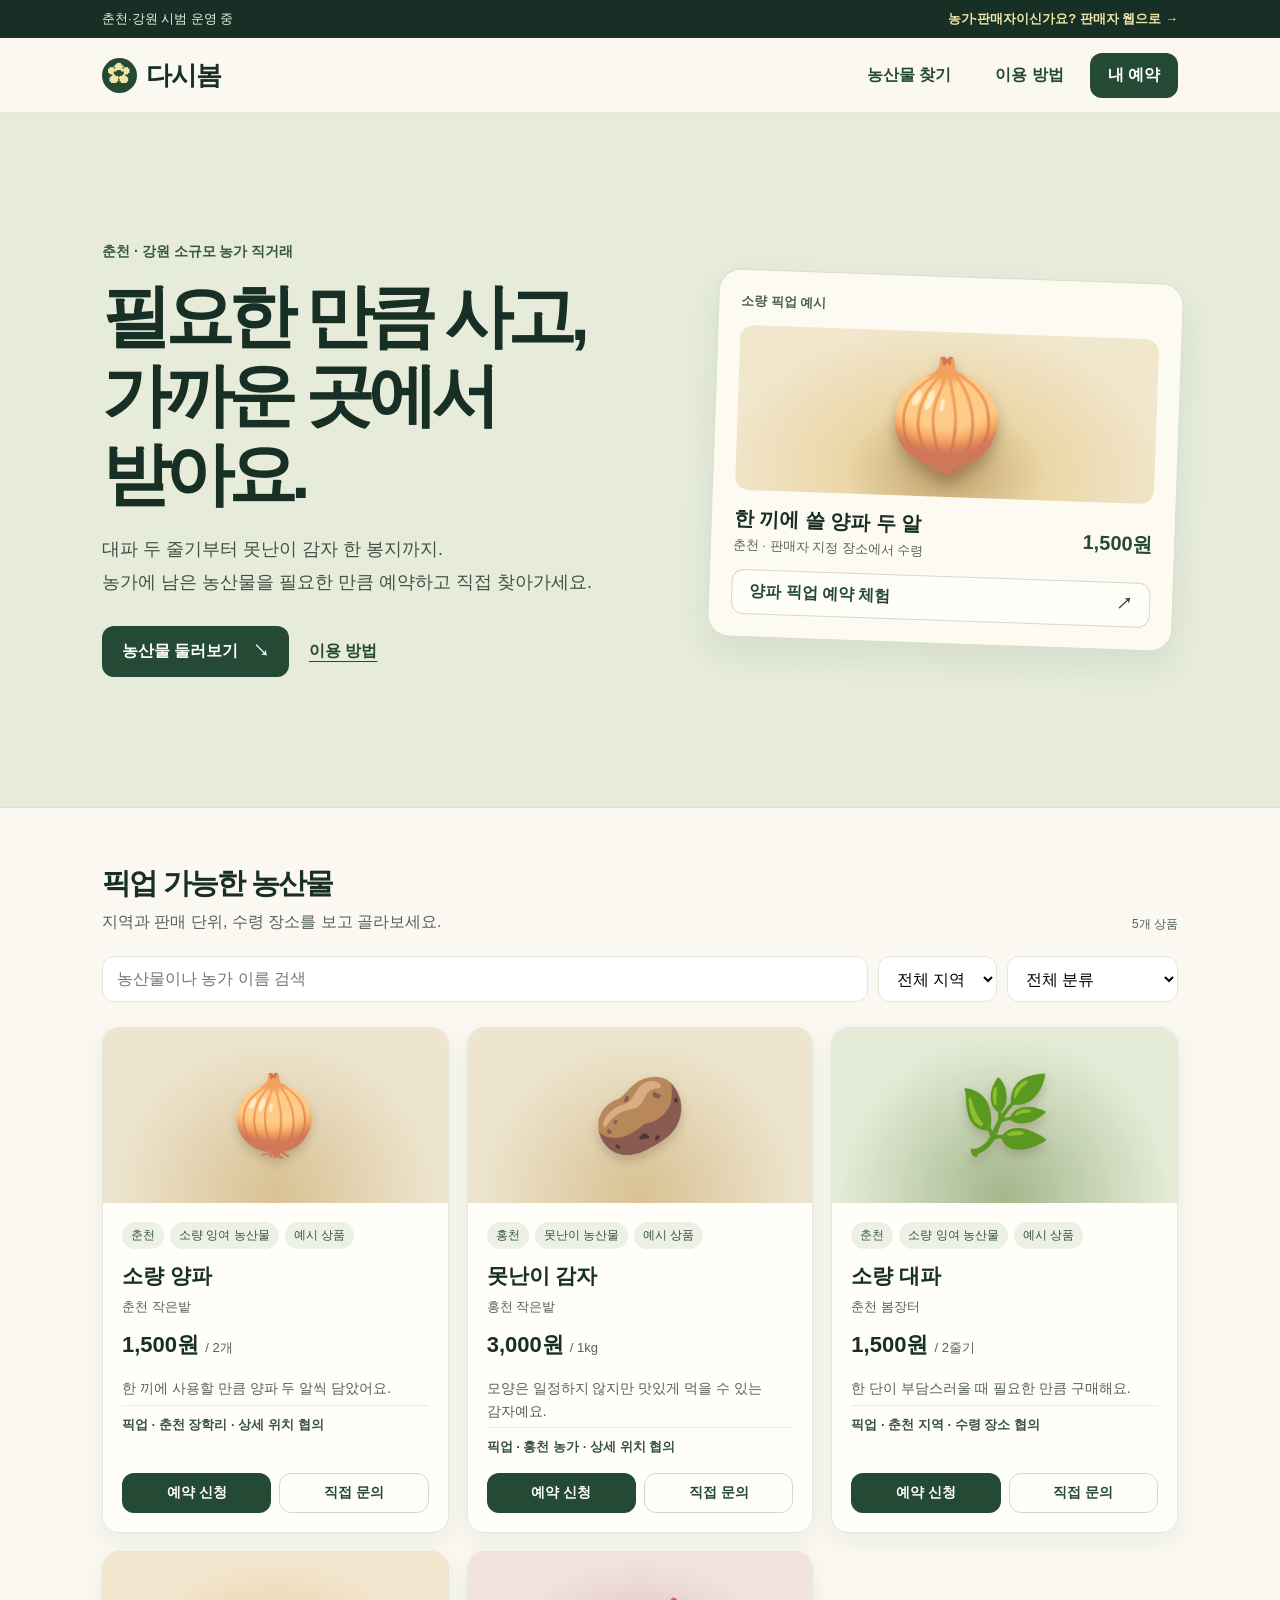
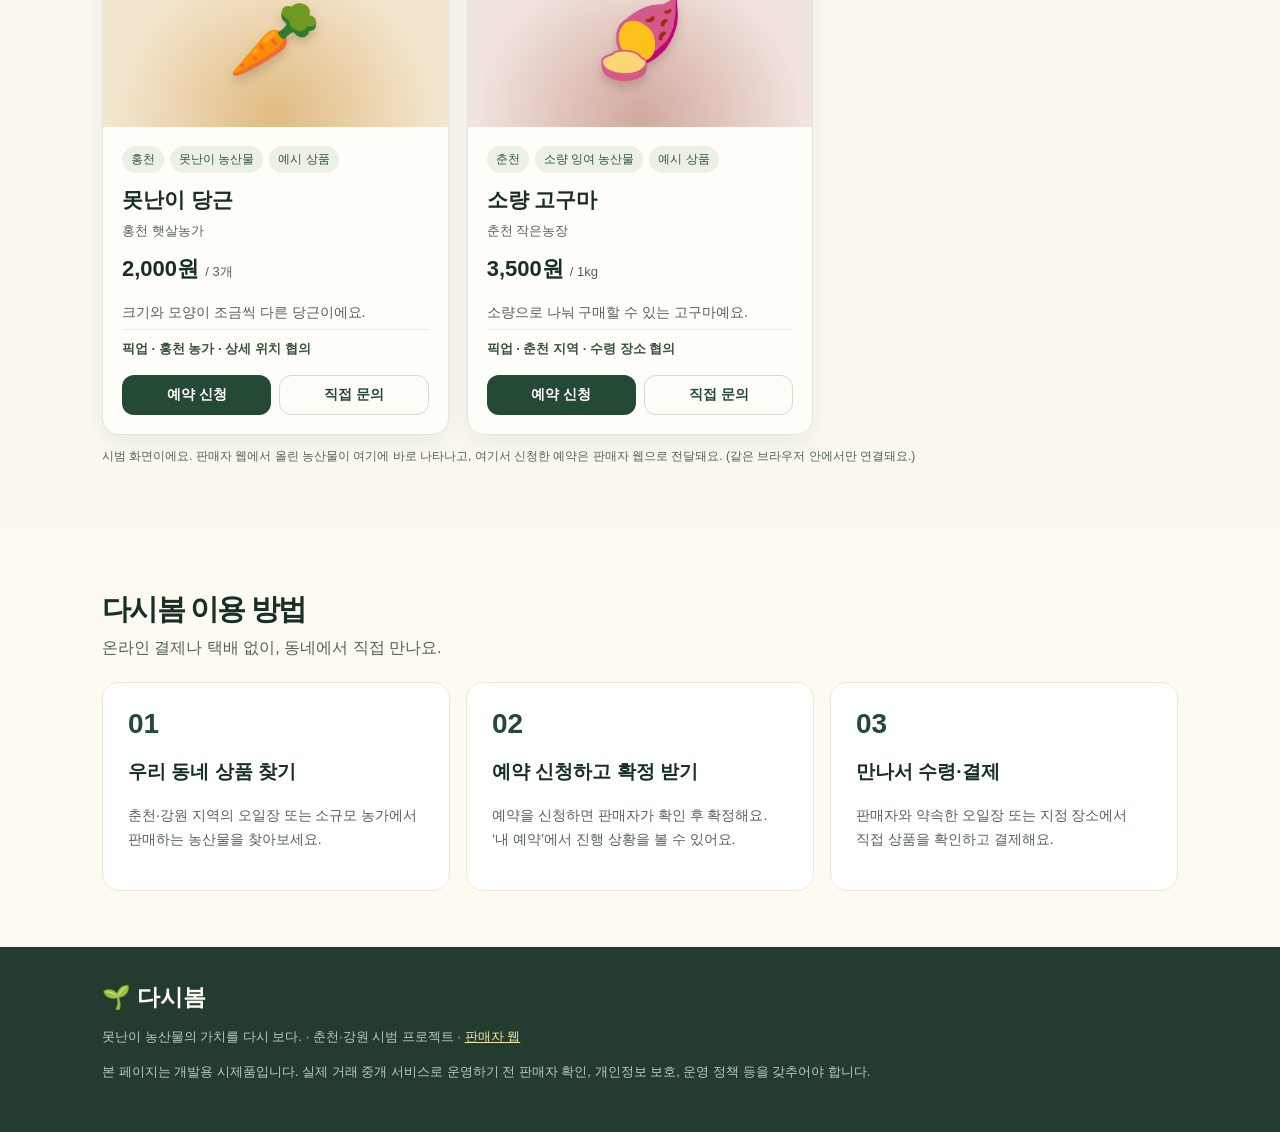
==== index.html @ 89005359 "소비자 웹과 판매자 웹으로 분리하고 서로 연결 - 다시봄_줌미팅_시연본.html → index.html (소비자 웹) - seller.html 추가 (판매자 웹: 상품 올리기, 예" ====
<!doctype html>
<html lang="ko">
  <head>
    <meta charset="utf-8">
    <meta name="viewport" content="width=device-width,initial-scale=1">
    <title>다시봄 | 가까운 농산물을 필요한 만큼</title>
    <link rel="stylesheet" href="assets/style.css">
  </head>
  <body>
    <div class="portal-bar">
      <div class="wrap">
        <span>춘천·강원 시범 운영 중</span>
        <a href="seller.html">농가·판매자이신가요? 판매자 웹으로 →</a>
      </div>
    </div>
    <header>
      <div class="wrap nav">
        <a class="logo" href="index.html" aria-label="다시봄 홈"><span class="brand-mark" aria-hidden="true">✿</span> 다시봄</a>
        <nav class="nav-actions" aria-label="주 메뉴">
          <a class="btn ghost" href="#market">농산물 찾기</a>
          <a class="btn ghost" href="#how">이용 방법</a>
          <button class="btn" type="button" onclick="openMine()">내 예약<span class="nav-count" id="mineCount"></span></button>
        </nav>
      </div>
    </header>
    <main>
      <div class="hero">
        <div class="wrap hero-inner">
          <div>
            <div class="eyebrow">춘천 · 강원 소규모 농가 직거래</div>
            <h1>필요한 만큼 사고,<br>가까운 곳에서 받아요.</h1>
            <p>대파 두 줄기부터 못난이 감자 한 봉지까지.<br>농가에 남은 농산물을 필요한 만큼 예약하고 직접 찾아가세요.</p>
            <div class="hero-actions">
              <a class="btn hero-button" href="#market">농산물 둘러보기 <span aria-hidden="true">↘</span></a>
              <a class="hero-link" href="#how">이용 방법</a>
            </div>
          </div>
          <div class="hero-card">
            <div class="featured-label">소량 픽업 예시</div>
            <div class="hero-art" aria-hidden="true">🧅</div>
            <div class="featured-info">
              <div>
                <strong>한 끼에 쓸 양파 두 알</strong><small>춘천 · 판매자 지정 장소에서 수령</small>
              </div>
              <strong class="featured-price">1,500원</strong>
            </div>
            <button class="btn alt" type="button" onclick="openReserve('demo5')">양파 픽업 예약 체험 <span aria-hidden="true">↗</span></button>
          </div>
        </div>
      </div>

      <section id="market">
        <div class="wrap">
          <div class="section-head">
            <div>
              <h2>픽업 가능한 농산물</h2>
              <p>지역과 판매 단위, 수령 장소를 보고 골라보세요.</p>
            </div>
            <span class="mini" id="count"></span>
          </div>
          <div class="filters">
            <input id="search" placeholder="농산물이나 농가 이름 검색" oninput="render()" aria-label="상품 검색">
            <select id="region" onchange="render()" aria-label="지역 선택">
              <option value="all">전체 지역</option>
              <option value="홍천">홍천</option>
              <option value="춘천">춘천</option>
            </select>
            <select id="category" onchange="render()" aria-label="상품 분류">
              <option value="all">전체 분류</option>
              <option value="못난이 농산물">못난이 농산물</option>
              <option value="소량 잉여 농산물">소량 잉여 농산물</option>
              <option value="일반 농산물">일반 농산물</option>
            </select>
          </div>
          <div class="grid" id="products"></div>
          <p class="fine">시범 화면이에요. 판매자 웹에서 올린 농산물이 여기에 바로 나타나고, 여기서 신청한 예약은 판매자 웹으로 전달돼요. (같은 브라우저 안에서만 연결돼요.)</p>
        </div>
      </section>

      <section class="steps" id="how">
        <div class="wrap">
          <div class="section-head">
            <div>
              <h2>다시봄 이용 방법</h2>
              <p>온라인 결제나 택배 없이, 동네에서 직접 만나요.</p>
            </div>
          </div>
          <div class="step-grid">
            <div class="step">
              <b>01</b><h3>우리 동네 상품 찾기</h3><p>춘천·강원 지역의 오일장 또는 소규모 농가에서 판매하는 농산물을 찾아보세요.</p>
            </div>
            <div class="step">
              <b>02</b><h3>예약 신청하고 확정 받기</h3><p>예약을 신청하면 판매자가 확인 후 확정해요. ‘내 예약’에서 진행 상황을 볼 수 있어요.</p>
            </div>
            <div class="step">
              <b>03</b><h3>만나서 수령·결제</h3><p>판매자와 약속한 오일장 또는 지정 장소에서 직접 상품을 확인하고 결제해요.</p>
            </div>
          </div>
        </div>
      </section>
    </main>

    <footer class="footer">
      <div class="wrap">
        <strong style="font-size:23px">🌱 다시봄</strong>
        <p>못난이 농산물의 가치를 다시 보다. · 춘천·강원 시범 프로젝트 · <a href="seller.html" style="color:#efe5a7">판매자 웹</a></p>
        <p>본 페이지는 개발용 시제품입니다. 실제 거래 중개 서비스로 운영하기 전 판매자 확인, 개인정보 보호, 운영 정책 등을 갖추어야 합니다.</p>
      </div>
    </footer>

    <dialog id="reserveDialog">
      <div class="modal-head">
        <h2>예약 신청</h2>
        <button class="close" type="button" aria-label="닫기" onclick="UI.close('reserveDialog')">×</button>
      </div>
      <div class="modal-body">
        <div id="reserveProduct" class="notice" style="white-space:pre-line"></div>
        <form onsubmit="reserve(event)">
          <input type="hidden" name="productId" id="reserveId">
          <div class="field">
            <label for="reserveCustomer">신청자 이름 또는 별명</label>
            <input id="reserveCustomer" name="customer" required maxlength="40">
          </div>
          <div class="field">
            <label for="reserveQuantity">예약 묶음 수</label>
            <input id="reserveQuantity" name="quantity" type="number" min="1" max="100" value="1" required>
          </div>
          <div class="field">
            <label for="reserveDate">희망 수령 날짜</label>
            <input id="reserveDate" name="date" type="date" required>
          </div>
          <div class="field">
            <label for="reserveMessage">판매자에게 남길 말</label>
            <textarea id="reserveMessage" name="message" maxlength="300" placeholder="예: 오후 2시쯤 수령할 수 있을까요?"></textarea>
          </div>
          <output id="reserveTotal" class="notice reserve-total" for="reserveQuantity"></output>
          <button class="btn" style="width:100%" type="submit">예약 신청하기</button>
          <p class="fine">신청하면 판매자 웹으로 전달되고, 판매자가 확정하면 ‘내 예약’에 표시돼요. 결제는 수령할 때 현장에서 해요.</p>
        </form>
      </div>
    </dialog>

    <dialog id="contactDialog">
      <div class="modal-head">
        <h2>판매자 직접 문의</h2>
        <button class="close" type="button" aria-label="닫기" onclick="UI.close('contactDialog')">×</button>
      </div>
      <div class="modal-body" id="contactBody"></div>
    </dialog>

    <dialog id="mineDialog">
      <div class="modal-head">
        <h2>내 예약</h2>
        <button class="close" type="button" aria-label="닫기" onclick="UI.close('mineDialog')">×</button>
      </div>
      <div class="modal-body">
        <div class="card-list" id="mineList"></div>
      </div>
    </dialog>

    <div class="toast" id="toast" role="status"></div>

    <script src="assets/store.js"></script>
    <script>
      const Store = window.DasibomStore;
      const UI = window.DasibomUI;
      const esc = UI.esc, money = UI.money;
      let highlight = new Set();
      let seenStatus = {}; // 이미 확인한 예약 상태 (알림 숫자용)

      function render() {
        const r = document.getElementById('region').value;
        const c = document.getElementById('category').value;
        const q = document.getElementById('search').value.trim().toLowerCase();
        const list = Store.onSaleProducts().filter(p =>
          (r === 'all' || p.region === r) &&
          (c === 'all' || p.category === c) &&
          [p.name, p.seller, p.description].some(x => String(x).toLowerCase().includes(q))
        );
        document.getElementById('count').textContent = list.length + '개 상품';
        document.getElementById('products').innerHTML = list.length ? list.map(p => `
          <article class="product${highlight.has(p.id) ? ' is-new' : ''}">
            <div class="cover" data-product="${esc(p.name)}" aria-hidden="true">${p.emoji || '🥬'}</div>
            <div class="detail">
              <div class="tags">
                <span class="tag">${esc(p.region)}</span>
                <span class="tag">${esc(p.category)}</span>
                ${p.isDemo ? '<span class="tag">예시 상품</span>' : '<span class="tag" style="background:#f6e6da;color:#8a4a2a">새로 올라옴</span>'}
              </div>
              <h3>${esc(p.name)}</h3>
              <div class="meta">${esc(p.seller)}</div>
              <div class="price">${money(p.price)} <small style="font-size:13px;font-weight:500;color:var(--muted)">/ ${esc(p.unit)}</small></div>
              <p class="desc">${esc(p.description)}</p>
              <div class="pickup">픽업 · ${esc(p.place)}</div>
              <div class="actions">
                <button class="btn" type="button" onclick="openReserve('${esc(p.id)}')">예약 신청</button>
                <button class="btn alt" type="button" onclick="openContact('${esc(p.id)}')">직접 문의</button>
              </div>
            </div>
          </article>`).join('') : '<div class="empty">조건에 맞는 농산물이 아직 없어요.</div>';
        renderMineCount();
      }

      function openReserve(id) {
        const p = Store.product(id);
        if (!p || p.status === 'off') return UI.notify('지금은 예약할 수 없는 상품이에요.');
        document.getElementById('reserveId').value = id;
        document.getElementById('reserveProduct').textContent = `${p.name} · ${money(p.price)} / ${p.unit}\n판매자 · ${p.seller}\n수령 장소 · ${p.place}`;
        const quantity = document.getElementById('reserveQuantity');
        quantity.value = 1;
        const updateTotal = () => {
          document.getElementById('reserveTotal').textContent = quantity.value && quantity.validity.valid
            ? `${quantity.value}묶음 · 예상 현장 결제 ${money(p.price * Number(quantity.value))}` : '';
        };
        quantity.oninput = updateTotal;
        updateTotal();
        const date = document.getElementById('reserveDate');
        date.min = UI.today();
        date.value = '';
        UI.show('reserveDialog');
      }

      function reserve(e) {
        e.preventDefault();
        const data = Object.fromEntries(new FormData(e.target));
        const r = Store.addReservation(data);
        if (!r) return UI.notify('예약을 저장하지 못했어요. 다시 시도해 주세요.');
        seenStatus[r.id] = r.status;
        UI.close('reserveDialog');
        e.target.reset();
        render();
        UI.notify(`예약을 신청했어요. ${r.seller}에서 확인하면 ‘내 예약’에 알려 드릴게요.`);
      }

      function openContact(id) {
        const p = Store.product(id);
        if (!p) return;
        const phone = p.phone || '';
        const digits = phone.replace(/[^\d+]/g, '');
        document.getElementById('contactBody').innerHTML = `
          <div class="notice">${esc(p.name)} · ${esc(p.seller)}<br>수령 장소: ${esc(p.place)}</div>
          ${phone ? `
            <p>판매자가 공개에 동의한 연락처로 직접 문의할 수 있어요.</p>
            <p style="font-size:21px;font-weight:800">${esc(phone)}</p>
            <div class="switch">
              <a class="btn" href="tel:${esc(digits)}">전화 걸기</a>
              <a class="btn alt" href="sms:${esc(digits)}">문자 보내기</a>
            </div>` : `
            <p>현재 공개된 연락처가 없어요. 예약 신청할 때 ‘판매자에게 남길 말’로 문의해 주세요.</p>
            <p class="fine">정식 서비스에서는 개인정보를 노출하지 않는 문의 중계 기능을 제공할 예정입니다.</p>`}`;
        UI.show('contactDialog');
      }

      function unseenCount() {
        return Store.myReservations().filter(r => seenStatus[r.id] !== r.status).length;
      }

      function renderMineCount() {
        const n = unseenCount();
        document.getElementById('mineCount').textContent = n ? n : '';
      }

      function openMine() {
        renderMine();
        Store.myReservations().forEach(r => (seenStatus[r.id] = r.status));
        renderMineCount();
        UI.show('mineDialog');
      }

      function renderMine() {
        const list = Store.myReservations();
        document.getElementById('mineList').innerHTML = list.length ? list.map(r => `
          <article class="r-card">
            <div class="r-emoji" aria-hidden="true">${r.emoji || '🥬'}</div>
            <div>
              <h3>${esc(r.product)} · ${esc(r.quantity)}묶음</h3>
              <div class="meta">
                ${esc(r.seller)} · ${money(r.total)} 현장 결제<br>
                수령 희망일 <b>${esc(UI.date(r.date))}</b> · ${esc(r.place)}
              </div>
              ${r.sellerNote ? `<p class="r-msg seller"><b>판매자</b> ${esc(r.sellerNote)}</p>` : ''}
              ${r.status === 'requested' ? `<div class="r-actions"><button class="btn danger small" type="button" onclick="cancelMine('${esc(r.id)}')">예약 취소</button></div>` : ''}
            </div>
            <div class="r-side">${UI.badge(r.status)}<span class="mini">${esc(UI.ago(r.updatedAt))}</span></div>
          </article>`).join('') : '<div class="empty">아직 신청한 예약이 없어요.<br>마음에 드는 농산물을 골라 예약해 보세요.</div>';
      }

      function cancelMine(id) {
        if (!confirmCancel()) return;
        Store.updateReservation(id, { status: 'cancelled' });
        seenStatus[id] = 'cancelled';
        renderMine();
        renderMineCount();
        UI.notify('예약을 취소했어요.');
      }

      function confirmCancel() {
        return window.confirm('이 예약을 취소할까요?');
      }

      // 판매자 웹에서 바뀐 내용 반영
      Store.subscribe(prev => {
        const before = prev || { products: [], reservations: [] };
        const oldIds = new Set(before.products.map(p => p.id));
        const added = Store.onSaleProducts().filter(p => !oldIds.has(p.id));
        if (added.length) {
          added.forEach(p => highlight.add(p.id));
          UI.notify(`새 농산물이 올라왔어요: ${added.map(p => p.name).join(', ')}`);
        }
        const oldStatus = Object.fromEntries(before.reservations.map(r => [r.id, r.status]));
        Store.myReservations().forEach(r => {
          if (oldStatus[r.id] && oldStatus[r.id] !== r.status && r.status !== 'cancelled') {
            const label = Store.STATUS[r.status] ? Store.STATUS[r.status].label : r.status;
            UI.notify(`${r.product} 예약: ${label}`);
          }
        });
        render();
        if (document.getElementById('mineDialog').open) {
          renderMine();
          Store.myReservations().forEach(r => (seenStatus[r.id] = r.status));
          renderMineCount();
        }
      });

      Store.myReservations().forEach(r => (seenStatus[r.id] = r.status));
      render();
    </script>
  </body>
</html>
---- assets/style.css ----
:root {
      --ink:#27372b;
      --muted:#6a786c;
      --green:#436b49;
      --light:#f3f7ef;
      --line:#e2e8db;
      --cream:#fdfaf2;
      --orange:#bc724d
    }
    * {
      box-sizing:border-box
    }
    body {
      margin:0;
      font-family:Pretendard,'Noto Sans KR',-apple-system,BlinkMacSystemFont,'Segoe UI',sans-serif;
      color:var(--ink);
      background:#fff
    }
    button,input,select,textarea {
      font:inherit
    }
    button {
      cursor:pointer
    }
    button:focus-visible,input:focus-visible,select:focus-visible,textarea:focus-visible {
      outline:3px solid #a4c7a7;
      outline-offset:2px
    }
    .wrap {
      max-width:1120px;
      margin:auto;
      padding:0 22px
    }
    header {
      border-bottom:1px solid var(--line);
      background:white;
      position:sticky;
      top:0;
      z-index:10
    }
    .nav {
      display:flex;
      align-items:center;
      justify-content:space-between;
      min-height:74px;
      gap:15px
    }
    .logo {
      font-weight:900;
      font-size:27px;
      letter-spacing:-1px;
      color:var(--green)
    }
    .logo span {
      font-size:13px;
      letter-spacing:0;
      font-weight:500;
      display:block;
      color:var(--muted)
    }
    .nav-actions {
      display:flex;
      gap:8px;
      flex-wrap:wrap
    }
    .btn {
      background:var(--green);
      border:1px solid var(--green);
      border-radius:12px;
      padding:11px 17px;
      color:white;
      font-weight:700
    }
    .btn.alt {
      background:#fff;
      color:var(--green)
    }
    .btn.ghost {
      background:transparent;
      color:var(--ink);
      border-color:transparent
    }
    .hero {
      background:linear-gradient(120deg,#edf5e9,#fff9e9);
      padding:65px 0
    }
    .hero-inner {
      display:grid;
      grid-template-columns:1.2fr .8fr;
      gap:30px;
      align-items:center
    }
    .eyebrow {
      color:var(--green);
      font-weight:800;
      font-size:14px
    }
    .hero h1 {
      font-size:clamp(34px,5vw,58px);
      line-height:1.23;
      letter-spacing:-2px;
      margin:15px 0
    }
    .hero p {
      line-height:1.8;
      color:#58675b;
      max-width:570px
    }
    .hero-card {
      background:#fff;
      border:1px solid #e0e9d8;
      border-radius:28px;
      padding:30px;
      box-shadow:0 15px 40px #4c5e3820;
      transform:rotate(2deg)
    }
    .hero-art {
      font-size:92px;
      text-align:center;
      line-height:1.5
    }
    .hero-card strong {
      display:block;
      font-size:21px
    }
    .hero-card small {
      display:block;
      color:var(--muted);
      margin-top:7px
    }
    .strip {
      display:flex;
      gap:12px;
      margin-top:25px;
      flex-wrap:wrap
    }
    .pill {
      background:#fff;
      border:1px solid #cbdac8;
      border-radius:50px;
      padding:8px 13px;
      font-size:13px;
      color:var(--green)
    }
    section {
      padding:56px 0
    }
    .section-head {
      display:flex;
      gap:15px;
      align-items:end;
      justify-content:space-between;
      flex-wrap:wrap;
      margin-bottom:23px
    }
    .section-head h2 {
      font-size:29px;
      letter-spacing:-1px;
      margin:0 0 8px
    }
    .section-head p {
      color:var(--muted);
      margin:0
    }
    .filters {
      display:flex;
      gap:10px;
      flex-wrap:wrap;
      margin-bottom:25px
    }
    .filters input,.filters select {
      padding:12px 14px;
      border:1px solid var(--line);
      border-radius:12px;
      background:white;
      min-height:46px
    }
    .filters input {
      flex:1;
      min-width:190px
    }
    .grid {
      display:grid;
      grid-template-columns:repeat(3,1fr);
      gap:18px
    }
    .product {
      border:1px solid var(--line);
      border-radius:18px;
      overflow:hidden;
      background:white;
      display:flex;
      flex-direction:column
    }
    .product .cover {
      height:175px;
      background:#edf3e8;
      display:grid;
      place-items:center;
      font-size:78px
    }
    .product .detail {
      padding:19px;
      flex:1;
      display:flex;
      flex-direction:column
    }
    .tags {
      display:flex;
      gap:6px;
      flex-wrap:wrap
    }
    .tag {
      font-size:12px;
      background:var(--light);
      color:var(--green);
      border-radius:25px;
      padding:5px 9px
    }
    .product h3 {
      font-size:21px;
      margin:13px 0 6px
    }
    .product .desc {
      font-size:14px;
      color:var(--muted);
      line-height:1.6;
      margin:5px 0
    }
    .price {
      font-size:22px;
      font-weight:800;
      margin:12px 0
    }
    .meta {
      color:var(--muted);
      font-size:13px;
      line-height:1.7
    }
    .product .actions {
      display:flex;
      gap:8px;
      margin-top:auto;
      padding-top:17px
    }
    .product .actions .btn {
      padding:10px 8px;
      flex:1;
      font-size:14px
    }
    .steps {
      background:var(--cream)
    }
    .step-grid {
      display:grid;
      grid-template-columns:repeat(3,1fr);
      gap:16px
    }
    .step {
      background:white;
      border:1px solid #efe8d9;
      border-radius:17px;
      padding:25px
    }
    .step b {
      font-size:28px;
      color:var(--green)
    }
    .step h3 {
      font-size:19px
    }
    .step p {
      font-size:14px;
      color:var(--muted);
      line-height:1.7
    }
    .footer {
      background:#293c2e;
      color:white;
      padding:35px 0
    }
    .footer p {
      color:#bacbbb;
      font-size:13px;
      line-height:1.7
    }
    .empty {
      grid-column:1/-1;
      text-align:center;
      background:var(--light);
      padding:40px;
      border-radius:16px;
      color:var(--muted)
    }
    dialog {
      border:0;
      border-radius:22px;
      box-shadow:0 24px 80px #14201755;
      max-width:min(560px,calc(100% - 26px));
      width:100%;
      padding:0
    }
    dialog::backdrop {
      background:#15231990
    }
    .modal-head {
      display:flex;
      align-items:center;
      justify-content:space-between;
      padding:22px 24px;
      border-bottom:1px solid var(--line)
    }
    .modal-head h2 {
      margin:0;
      font-size:22px
    }
    .close {
      background:#f0f3ed;
      border:0;
      width:34px;
      height:34px;
      border-radius:50%;
      font-size:20px
    }
    .modal-body {
      padding:22px 24px 26px;
      max-height:70vh;
      overflow:auto
    }
    .field {
      margin:0 0 17px
    }
    .field label {
      display:block;
      font-weight:700;
      font-size:14px;
      margin-bottom:7px
    }
    .field input,.field select,.field textarea {
      width:100%;
      border:1px solid #ccd8cd;
      border-radius:10px;
      padding:12px;
      background:white
    }
    .field textarea {
      min-height:85px;
      resize:vertical
    }
    .fine {
      font-size:12px;
      color:var(--muted);
      line-height:1.6
    }
    .notice {
      background:#f3f7ef;
      padding:12px 14px;
      border-radius:10px;
      font-size:13px;
      color:var(--green);
      margin-bottom:16px;
      line-height:1.7
    }
    .switch {
      display:flex;
      gap:10px;
      flex-wrap:wrap
    }
    .switch label {
      display:flex;
      align-items:center;
      gap:4px
    }
    .switch input {
      width:auto
    }
    .toast {
      position:fixed;
      bottom:22px;
      right:22px;
      background:#283e2e;
      color:white;
      border-radius:12px;
      padding:14px 20px;
      z-index:30;
      box-shadow:0 10px 30px #0002;
      display:none;
      max-width:350px
    }
    .dash-list {
      font-size:14px;
      line-height:1.8;
      padding-left:20px
    }
    .mini {
      font-size:12px;
      color:var(--muted)
    }
    @media(max-width:800px) {
      .hero-inner {
        grid-template-columns:1fr
      }
      .hero-card {
        display:none
      }
      .grid {
        grid-template-columns:repeat(2,1fr)
      }
      .step-grid {
        grid-template-columns:1fr
      }
      .nav {
        align-items:flex-start;
        padding:14px 22px;
        flex-direction:column
      }
      .nav-actions {
        width:100%
      }
      .hero {
        padding:45px 0
      }
    }
    @media(max-width:540px) {
      .grid {
        grid-template-columns:1fr
      }
      .product .cover {
        height:190px
      }
      .hero h1 {
        font-size:37px
      }
      .nav-actions .btn {
        font-size:12px;
        padding:9px 11px
      }
      section {
        padding:38px 0
      }
    }
    :root {
      --green:#244a35;
      --deep:#172f24;
      --muted:#546258;
      --paper:#faf8f1
    }
    html {
      scroll-behavior:smooth;
      scroll-padding-top:100px
    }
    body {
      background:#faf8f1;
      color:#172f24;
      word-break:keep-all
    }
    header {
      background:#faf8f1;
      border-bottom:1px solid #e3e5da
    }
    .logo {
      display:inline-flex;
      align-items:center;
      gap:9px;
      text-decoration:none;
      color:#172f24;
      white-space:nowrap;
      font-size:26px
    }
    .logo .brand-mark {
      display:grid;
      place-items:center;
      border-radius:50%;
      width:35px;
      height:35px;
      background:#244a35;
      color:#efe5a7;
      font-size:23px
    }
    .btn {
      background:#244a35;
      color:white;
      border:1px solid transparent;
      text-decoration:none
    }
    .btn.alt {
      background:#fffdf7;
      color:#244a35;
      border:1px solid #d2dbcb
    }
    .btn.ghost {
      background:transparent;
      color:#244a35
    }
    .btn:hover,.btn:focus-visible {
      outline:2px solid #7c966d;
      outline-offset:2px
    }
    .hero {
      background:#e6ebda;
      border-bottom:1px solid #dce2d3
    }
    .hero-inner {
      grid-template-columns:minmax(0,1.2fr) minmax(0,1fr);
      gap:52px;
      padding-top:65px;
      padding-bottom:65px
    }
    .hero h1 {
      font-size:clamp(38px,5.4vw,72px);
      letter-spacing:-.085em;
      line-height:1.14;
      margin:16px 0 20px
    }
    .hero p {
      color:#405246;
      font-size:clamp(15px,1.7vw,18px);
      line-height:1.8
    }
    .eyebrow {
      background:none;
      color:#345741;
      padding:0;
      font-weight:750
    }
    .hero-actions {
      display:flex;
      flex-wrap:wrap;
      gap:20px;
      align-items:center;
      margin-top:28px
    }
    .hero-button {
      padding:14px 19px
    }
    .hero-button span {
      margin-left:10px
    }
    .hero-link {
      color:#244a35;
      font-weight:700;
      text-underline-offset:5px
    }
    .hero-card {
      position:relative;
      display:grid;
      gap:15px;
      text-align:left;
      padding:22px;
      background:#fdfbf1;
      color:#172f24;
      border:1px solid #d7dfcc;
      border-radius:22px;
      box-shadow:0 16px 32px #293f2314;
      min-height:0
    }
    .featured-label {
      font-size:13px;
      font-weight:800;
      color:#4b634f
    }
    .hero-card .hero-art {
      display:grid;
      place-items:center;
      min-height:165px;
      border-radius:14px;
      background:radial-gradient(ellipse at 50% 85%,#c1a26b 0%,#ebd6a7 34%,#f1e7cd 76%);
      font-size:104px;
      line-height:1;
      margin:0;
      text-shadow:0 9px 14px #624b3866
    }
    .featured-info {
      display:flex;
      justify-content:space-between;
      align-items:center;
      gap:12px
    }
    .hero-card .featured-info strong {
      font-size:20px;
      line-height:1.3
    }
    .hero-card .featured-price {
      white-space:nowrap;
      color:#244a35
    }
    .hero-card small {
      color:#546258;
      margin:5px 0 0;
      font-size:13px
    }
    .hero-card .btn {
      display:flex;
      justify-content:space-between;
      align-items:center
    }
    .section-head h2 {
      letter-spacing:-.06em
    }
    #market .product {
      background:#fffef9;
      border:1px solid #e5e6d9;
      border-radius:17px;
      box-shadow:0 8px 24px #223c2210
    }
    #market .cover {
      background:radial-gradient(ellipse at 50% 95%,#d9c193,#ede5cf 68%);
      font-size:75px;
      text-shadow:0 6px 10px #63462b40
    }
    #market .cover[data-product*="대파"] {
      background:radial-gradient(ellipse at 50% 95%,#a4b78c,#e4ebd7 68%)
    }
    #market .cover[data-product*="고구마"] {
      background:radial-gradient(ellipse at 50% 95%,#d2a99d,#f1e3df 68%)
    }
    #market .cover[data-product*="당근"] {
      background:radial-gradient(ellipse at 50% 95%,#e1bb81,#f3e6cf 68%)
    }
    .tag {
      color:#345741;
      background:#edf0e5
    }
    .pickup {
      border-top:1px solid #ecece1;
      padding-top:10px;
      color:#38543f;
      font-size:13px;
      font-weight:700
    }
    #reserveProduct {
      white-space:pre-line
    }
    .reserve-total {
      display:block;
      font-weight:800
    }
    .reserve-total:empty {
      display:none
    }
    .footer {
      background:#243c30;
      color:#fffaf0
    }
    @media(max-width:760px) {
      .hero-inner {
        grid-template-columns:1fr;
        gap:27px;
        padding-top:38px;
        padding-bottom:38px
      }
      .hero-card .hero-art {
        min-height:126px;
        font-size:88px
      }
      .nav {
        flex-wrap:wrap;
        gap:8px
      }
      .nav-actions {
        gap:4px
      }
      .nav-actions .btn {
        font-size:13px;
        padding:8px 9px
      }
      .hero-card .featured-info strong {
        font-size:17px
      }
    }
    @media(prefers-reduced-motion:reduce) {
      html {
        scroll-behavior:auto
      }
    }

/* ===== 두 웹 공통 추가 스타일 ===== */
.portal-bar {
  background:#172f24;
  color:#e9efe2;
  font-size:13px
}
.portal-bar .wrap {
  display:flex;
  justify-content:space-between;
  align-items:center;
  gap:12px;
  min-height:38px;
  flex-wrap:wrap
}
.portal-bar a {
  color:#efe5a7;
  font-weight:700;
  text-decoration:none
}
.portal-bar a:hover {
  text-decoration:underline
}
.nav-count {
  display:inline-grid;
  place-items:center;
  min-width:20px;
  height:20px;
  padding:0 6px;
  margin-left:6px;
  border-radius:20px;
  background:#bc724d;
  color:#fff;
  font-size:12px;
  font-weight:800
}
.nav-count:empty {
  display:none
}
.badge {
  display:inline-block;
  font-size:12px;
  font-weight:800;
  border-radius:20px;
  padding:4px 10px;
  white-space:nowrap
}
.badge.wait {
  background:#fff1d6;
  color:#8a5a12
}
.badge.ok {
  background:#dff0dc;
  color:#245a2c
}
.badge.no {
  background:#f6e0db;
  color:#8f3a26
}
.badge.done {
  background:#e3e7ec;
  color:#3d4855
}
.badge.off {
  background:#e9e9e4;
  color:#5d5f58
}
.card-list {
  display:grid;
  gap:12px
}
.r-card {
  background:#fffef9;
  border:1px solid #e5e6d9;
  border-radius:16px;
  padding:16px 18px;
  display:grid;
  grid-template-columns:52px 1fr auto;
  gap:14px;
  align-items:start
}
.r-card .r-emoji {
  width:52px;
  height:52px;
  border-radius:12px;
  background:#efe8d4;
  display:grid;
  place-items:center;
  font-size:30px
}
.r-card h3 {
  margin:0 0 4px;
  font-size:17px
}
.r-card .meta b {
  color:#172f24
}
.r-card .r-msg {
  margin:8px 0 0;
  font-size:14px;
  background:#f3f5ec;
  border-radius:10px;
  padding:9px 12px;
  line-height:1.6
}
.r-card .r-msg.seller {
  background:#eaf2e6
}
.r-card .r-side {
  display:flex;
  flex-direction:column;
  align-items:flex-end;
  gap:8px
}
.r-actions {
  display:flex;
  gap:6px;
  flex-wrap:wrap;
  margin-top:12px
}
.r-actions .btn {
  padding:8px 12px;
  font-size:13px
}
.btn.danger {
  background:#fff;
  color:#8f3a26;
  border:1px solid #e4c3ba
}
.btn.small {
  padding:7px 11px;
  font-size:13px;
  border-radius:10px
}
.product.is-off {
  opacity:.6
}
.product.is-new {
  animation:pop .9s ease
}
@keyframes pop {
  0% { box-shadow:0 0 0 0 #bc724d88 }
  100% { box-shadow:0 0 0 14px #bc724d00 }
}

/* ===== 판매자 웹 ===== */
body.seller-app {
  background:#f4f2ea
}
body.seller-app header {
  background:#fffdf7
}
.seller-tag {
  font-size:12px;
  font-weight:800;
  background:#bc724d;
  color:#fff;
  border-radius:8px;
  padding:3px 8px;
  margin-left:4px;
  letter-spacing:0
}
.seller-who {
  display:flex;
  align-items:center;
  gap:8px;
  flex-wrap:wrap
}
.seller-who select {
  padding:9px 12px;
  border:1px solid #d2dbcb;
  border-radius:10px;
  background:#fff;
  font-weight:700;
  color:#172f24
}
.dash {
  padding:34px 0 60px
}
.dash h1 {
  font-size:clamp(26px,3.4vw,36px);
  letter-spacing:-.06em;
  margin:0 0 6px
}
.dash .lead {
  color:#546258;
  margin:0 0 24px
}
.stats {
  display:grid;
  grid-template-columns:repeat(4,1fr);
  gap:12px;
  margin-bottom:26px
}
.stat {
  background:#fffef9;
  border:1px solid #e5e6d9;
  border-radius:16px;
  padding:16px 18px
}
.stat small {
  color:#546258;
  font-size:13px
}
.stat strong {
  display:block;
  font-size:28px;
  letter-spacing:-.04em;
  margin-top:4px
}
.stat.hot strong {
  color:#bc724d
}
.tabs {
  display:flex;
  gap:6px;
  border-bottom:1px solid #dcdccf;
  margin-bottom:20px;
  overflow-x:auto
}
.tab {
  background:none;
  border:0;
  border-bottom:3px solid transparent;
  padding:12px 14px;
  font-weight:700;
  color:#546258;
  white-space:nowrap
}
.tab[aria-selected="true"] {
  color:#172f24;
  border-bottom-color:#244a35
}
.panel[hidden] {
  display:none
}
.panel-head {
  display:flex;
  justify-content:space-between;
  align-items:center;
  gap:12px;
  flex-wrap:wrap;
  margin-bottom:14px
}
.panel-head h2 {
  margin:0;
  font-size:21px
}
.chips {
  display:flex;
  gap:6px;
  flex-wrap:wrap
}
.chip {
  background:#fff;
  border:1px solid #d2dbcb;
  border-radius:20px;
  padding:6px 12px;
  font-size:13px;
  color:#244a35;
  font-weight:700
}
.chip[aria-pressed="true"] {
  background:#244a35;
  color:#fff;
  border-color:#244a35
}
.p-row {
  background:#fffef9;
  border:1px solid #e5e6d9;
  border-radius:16px;
  padding:14px 16px;
  display:grid;
  grid-template-columns:52px 1fr auto;
  gap:14px;
  align-items:center
}
.p-row.is-off {
  opacity:.65
}
.p-row h3 {
  margin:0 0 3px;
  font-size:17px
}
.p-row .p-actions {
  display:flex;
  gap:6px;
  flex-wrap:wrap;
  justify-content:flex-end
}
.welcome {
  background:#fffef9;
  border:1px solid #e5e6d9;
  border-radius:22px;
  padding:34px;
  max-width:620px;
  margin:40px auto
}
.welcome h1 {
  margin-top:0
}
.welcome .or {
  text-align:center;
  color:#546258;
  font-size:13px;
  margin:18px 0
}
.admin-box {
  background:#fffef9;
  border:1px dashed #cfd3c2;
  border-radius:16px;
  padding:18px 20px;
  margin-top:30px
}
.admin-box h3 {
  margin:0 0 6px
}
@media(max-width:760px) {
  .stats {
    grid-template-columns:repeat(2,1fr)
  }
  .r-card,.p-row {
    grid-template-columns:44px 1fr
  }
  .r-card .r-emoji,.p-row .r-emoji {
    width:44px;
    height:44px;
    font-size:26px
  }
  .r-card .r-side,.p-row .p-actions {
    grid-column:1/-1;
    flex-direction:row;
    align-items:center;
    justify-content:flex-start
  }
  .welcome {
    padding:24px;
    margin:20px auto
  }
}

[hidden] {
  display:none !important
}
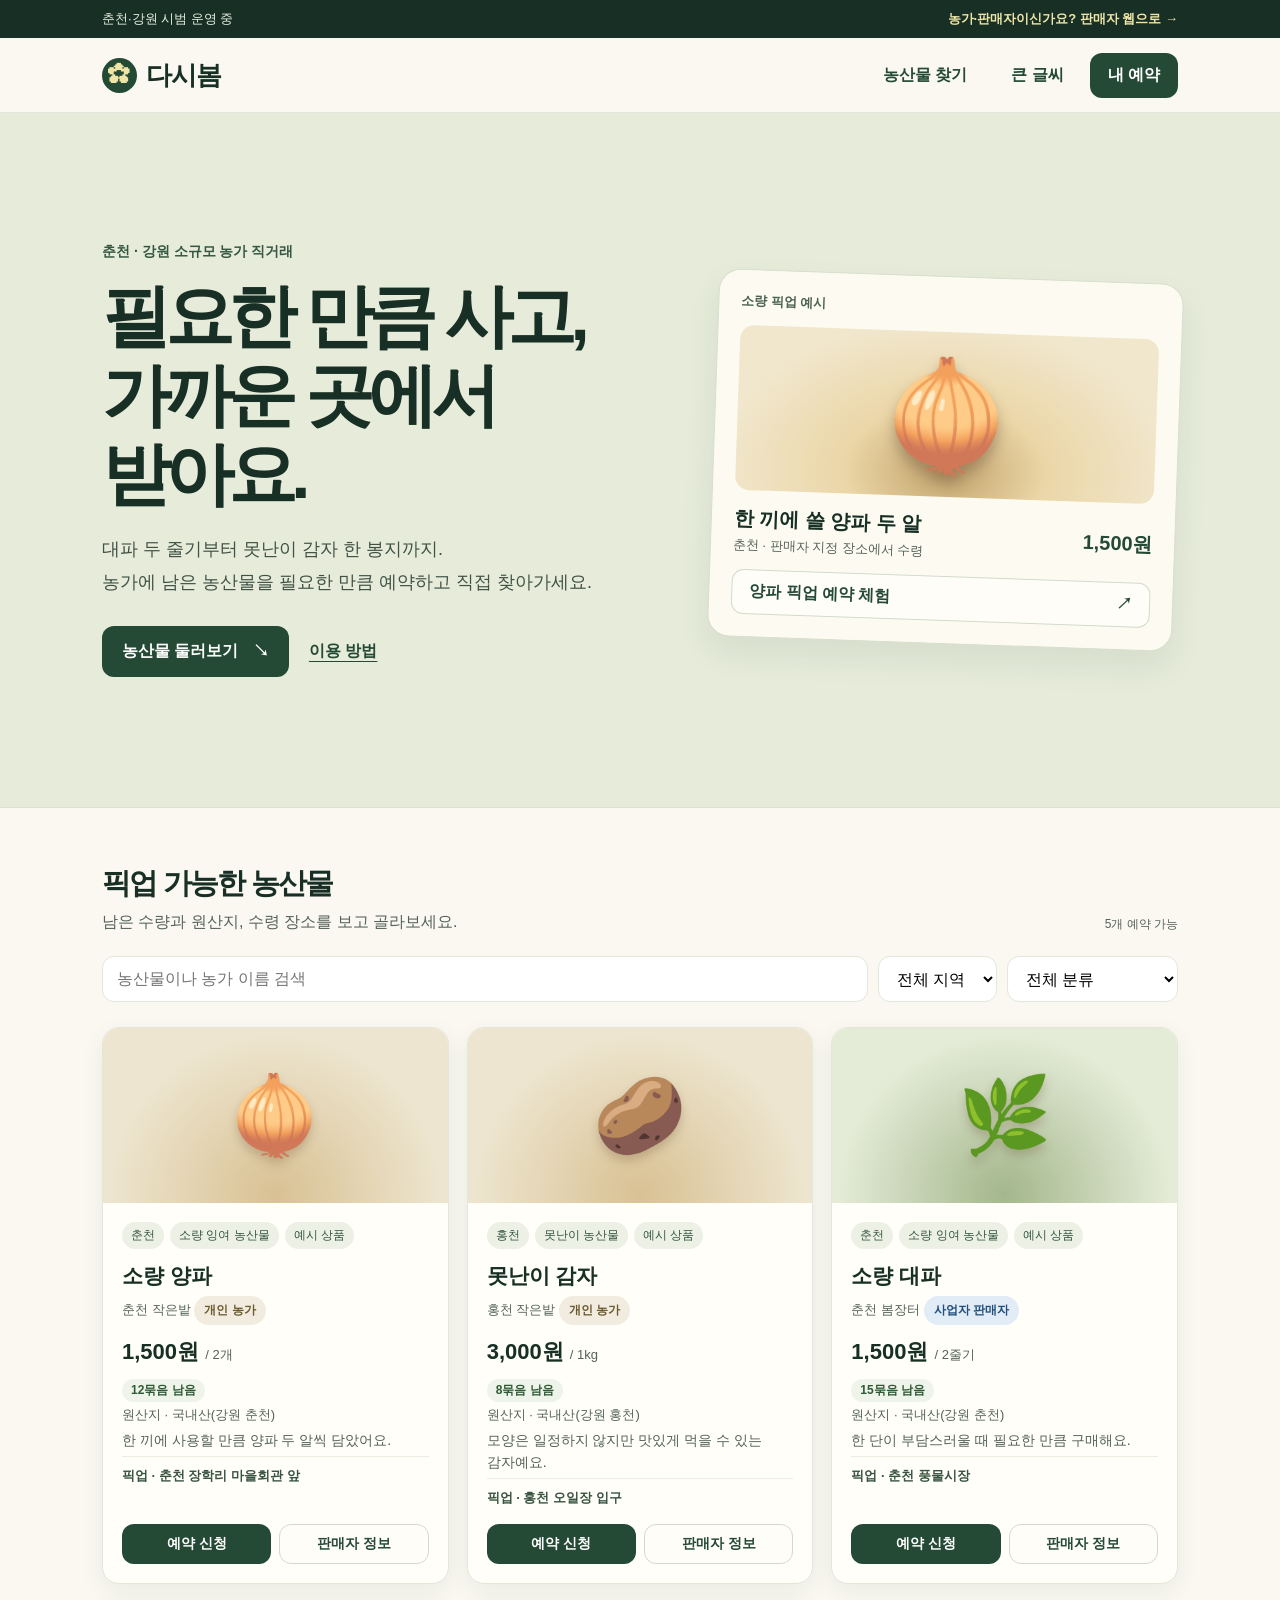
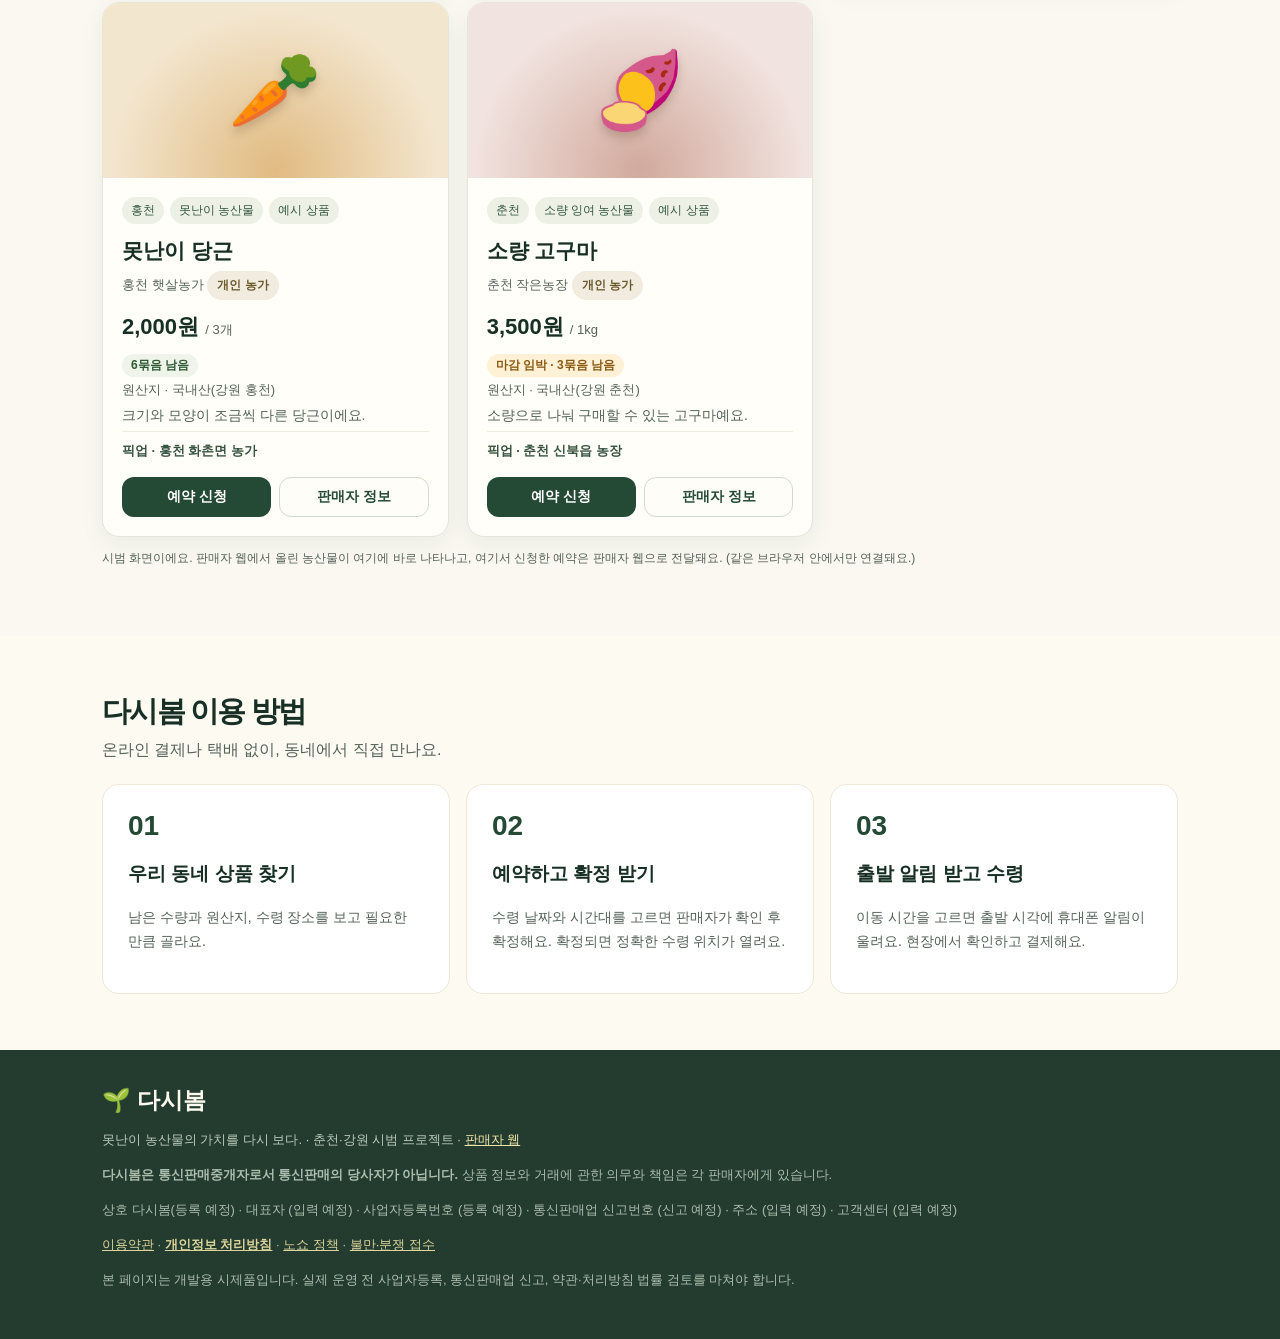
==== commit 3c3ecb92: "판매자 2종류, 일괄 등록, 수량·마감, 노쇼·차단, 픽업 알림, 보관법, 약관 초안 추가 - 일반(개인 농가)/사업자 판매자 구분, 참여 시 원산지 표시제도 안내 확인 - 엑셀처" ====
--- a/index.html
+++ b/index.html
@@ -18,7 +18,7 @@
         <a class="logo" href="index.html" aria-label="다시봄 홈"><span class="brand-mark" aria-hidden="true">✿</span> 다시봄</a>
         <nav class="nav-actions" aria-label="주 메뉴">
           <a class="btn ghost" href="#market">농산물 찾기</a>
-          <a class="btn ghost" href="#how">이용 방법</a>
+          <button class="btn ghost" type="button" id="bigTextBtn" aria-pressed="false">큰 글씨</button>
           <button class="btn" type="button" onclick="openMine()">내 예약<span class="nav-count" id="mineCount"></span></button>
         </nav>
       </div>
@@ -54,7 +54,7 @@
           <div class="section-head">
             <div>
               <h2>픽업 가능한 농산물</h2>
-              <p>지역과 판매 단위, 수령 장소를 보고 골라보세요.</p>
+              <p>남은 수량과 원산지, 수령 장소를 보고 골라보세요.</p>
             </div>
             <span class="mini" id="count"></span>
           </div>
@@ -87,13 +87,13 @@
           </div>
           <div class="step-grid">
             <div class="step">
-              <b>01</b><h3>우리 동네 상품 찾기</h3><p>춘천·강원 지역의 오일장 또는 소규모 농가에서 판매하는 농산물을 찾아보세요.</p>
+              <b>01</b><h3>우리 동네 상품 찾기</h3><p>남은 수량과 원산지, 수령 장소를 보고 필요한 만큼 골라요.</p>
             </div>
             <div class="step">
-              <b>02</b><h3>예약 신청하고 확정 받기</h3><p>예약을 신청하면 판매자가 확인 후 확정해요. ‘내 예약’에서 진행 상황을 볼 수 있어요.</p>
+              <b>02</b><h3>예약하고 확정 받기</h3><p>수령 날짜와 시간대를 고르면 판매자가 확인 후 확정해요. 확정되면 정확한 수령 위치가 열려요.</p>
             </div>
             <div class="step">
-              <b>03</b><h3>만나서 수령·결제</h3><p>판매자와 약속한 오일장 또는 지정 장소에서 직접 상품을 확인하고 결제해요.</p>
+              <b>03</b><h3>출발 알림 받고 수령</h3><p>이동 시간을 고르면 출발 시각에 휴대폰 알림이 울려요. 현장에서 확인하고 결제해요.</p>
             </div>
           </div>
         </div>
@@ -104,7 +104,10 @@
       <div class="wrap">
         <strong style="font-size:23px">🌱 다시봄</strong>
         <p>못난이 농산물의 가치를 다시 보다. · 춘천·강원 시범 프로젝트 · <a href="seller.html" style="color:#efe5a7">판매자 웹</a></p>
-        <p>본 페이지는 개발용 시제품입니다. 실제 거래 중개 서비스로 운영하기 전 판매자 확인, 개인정보 보호, 운영 정책 등을 갖추어야 합니다.</p>
+        <p class="legal-line"><b>다시봄은 통신판매중개자로서 통신판매의 당사자가 아닙니다.</b> 상품 정보와 거래에 관한 의무와 책임은 각 판매자에게 있습니다.</p>
+        <p class="legal-line">상호 다시봄(등록 예정) · 대표자 (입력 예정) · 사업자등록번호 (등록 예정) · 통신판매업 신고번호 (신고 예정) · 주소 (입력 예정) · 고객센터 (입력 예정)</p>
+        <p class="legal-line"><a href="terms.html#terms" style="color:#efe5a7">이용약관</a> · <a href="terms.html#privacy" style="color:#efe5a7"><b>개인정보 처리방침</b></a> · <a href="terms.html#noshow" style="color:#efe5a7">노쇼 정책</a> · <a href="terms.html#help" style="color:#efe5a7">불만·분쟁 접수</a></p>
+        <p class="legal-line">본 페이지는 개발용 시제품입니다. 실제 운영 전 사업자등록, 통신판매업 신고, 약관·처리방침 법률 검토를 마쳐야 합니다.</p>
       </div>
     </footer>
 
@@ -115,27 +118,39 @@
       </div>
       <div class="modal-body">
         <div id="reserveProduct" class="notice" style="white-space:pre-line"></div>
-        <form onsubmit="reserve(event)">
+        <div id="reserveSeller" class="seller-box"></div>
+        <form onsubmit="reserve(event)" novalidate>
           <input type="hidden" name="productId" id="reserveId">
           <div class="field">
+            <label for="reserveQuantity">예약 묶음 수 <span class="mini" id="reserveStock"></span></label>
+            <input id="reserveQuantity" name="quantity" type="number" min="1" value="1" required>
+          </div>
+          <div class="field">
+            <label for="reserveDate">수령 날짜</label>
+            <input id="reserveDate" name="date" type="date" required>
+          </div>
+          <div class="field">
+            <label>수령 시간대</label>
+            <div class="slot-group" id="reserveSlots"></div>
+          </div>
+          <div class="field">
             <label for="reserveCustomer">신청자 이름 또는 별명</label>
-            <input id="reserveCustomer" name="customer" required maxlength="40">
-          </div>
-          <div class="field">
-            <label for="reserveQuantity">예약 묶음 수</label>
-            <input id="reserveQuantity" name="quantity" type="number" min="1" max="100" value="1" required>
-          </div>
-          <div class="field">
-            <label for="reserveDate">희망 수령 날짜</label>
-            <input id="reserveDate" name="date" type="date" required>
-          </div>
-          <div class="field">
-            <label for="reserveMessage">판매자에게 남길 말</label>
-            <textarea id="reserveMessage" name="message" maxlength="300" placeholder="예: 오후 2시쯤 수령할 수 있을까요?"></textarea>
+            <input id="reserveCustomer" name="customer" required maxlength="40" autocomplete="name">
+          </div>
+          <div class="field">
+            <label for="reservePhone">연락처</label>
+            <input id="reservePhone" name="phone" type="tel" required maxlength="20" placeholder="010-1234-5678" autocomplete="tel">
+          </div>
+          <div class="field">
+            <label for="reserveMessage">판매자에게 남길 말 (선택)</label>
+            <textarea id="reserveMessage" name="message" maxlength="300" placeholder="예: 오후 2시쯤 도착할 것 같아요."></textarea>
           </div>
           <output id="reserveTotal" class="notice reserve-total" for="reserveQuantity"></output>
+          <div class="policy" id="reservePolicy"></div>
+          <label class="check-row"><input type="checkbox" name="privacy" required> <span><b>(필수) 개인정보 수집·이용 동의</b><br>이름·연락처를 예약 확인과 연락에만 쓰고, 수령 후 <span id="retention"></span>개월이 지나면 지워요. 판매자에게는 예약 처리에 필요한 범위에서만 전달돼요. <a href="terms.html#privacy" target="_blank" rel="noopener">자세히</a></span></label>
+          <p id="reserveError" class="policy" style="display:none;background:#fdf1ee;border-color:#ecc9bf;color:#8f3a26"></p>
           <button class="btn" style="width:100%" type="submit">예약 신청하기</button>
-          <p class="fine">신청하면 판매자 웹으로 전달되고, 판매자가 확정하면 ‘내 예약’에 표시돼요. 결제는 수령할 때 현장에서 해요.</p>
+          <p class="fine">다시봄은 예약을 전달하는 중개자예요. 결제는 수령할 때 판매자에게 직접 해요.</p>
         </form>
       </div>
     </dialog>
@@ -165,21 +180,33 @@
       const Store = window.DasibomStore;
       const UI = window.DasibomUI;
       const esc = UI.esc, money = UI.money;
-      let highlight = new Set();
-      let seenStatus = {}; // 이미 확인한 예약 상태 (알림 숫자용)
+      const highlight = new Set();
+      const seenStatus = {}; // 이미 확인한 예약 상태 (알림 숫자용)
+      const travel = {};     // 예약별로 고른 이동 시간(분)
+      const TRAVEL_CHOICES = [10, 20, 30, 45, 60, 90];
+
+      function stockPill(p) {
+        const n = Number(p.stock);
+        if (n <= 0) return '<span class="stock out">품절</span>';
+        if (n <= 3) return `<span class="stock low">마감 임박 · ${n}묶음 남음</span>`;
+        return `<span class="stock">${n}묶음 남음</span>`;
+      }
 
       function render() {
         const r = document.getElementById('region').value;
         const c = document.getElementById('category').value;
         const q = document.getElementById('search').value.trim().toLowerCase();
-        const list = Store.onSaleProducts().filter(p =>
+        const list = Store.visibleProducts().filter(p =>
           (r === 'all' || p.region === r) &&
           (c === 'all' || p.category === c) &&
           [p.name, p.seller, p.description].some(x => String(x).toLowerCase().includes(q))
-        );
-        document.getElementById('count').textContent = list.length + '개 상품';
-        document.getElementById('products').innerHTML = list.length ? list.map(p => `
-          <article class="product${highlight.has(p.id) ? ' is-new' : ''}">
+        ).sort((a, b) => (Store.isSoldOut(a) - Store.isSoldOut(b)));
+        document.getElementById('count').textContent = list.filter(p => !Store.isSoldOut(p)).length + '개 예약 가능';
+        document.getElementById('products').innerHTML = list.length ? list.map(p => {
+          const out = Store.isSoldOut(p);
+          const s = Store.seller(p.seller);
+          return `
+          <article class="product${highlight.has(p.id) ? ' is-new' : ''}${out ? ' is-soldout' : ''}">
             <div class="cover" data-product="${esc(p.name)}" aria-hidden="true">${p.emoji || '🥬'}</div>
             <div class="detail">
               <div class="tags">
@@ -188,46 +215,89 @@
                 ${p.isDemo ? '<span class="tag">예시 상품</span>' : '<span class="tag" style="background:#f6e6da;color:#8a4a2a">새로 올라옴</span>'}
               </div>
               <h3>${esc(p.name)}</h3>
-              <div class="meta">${esc(p.seller)}</div>
+              <div class="meta">${esc(p.seller)} ${UI.sellerBadge(s)}</div>
               <div class="price">${money(p.price)} <small style="font-size:13px;font-weight:500;color:var(--muted)">/ ${esc(p.unit)}</small></div>
+              <div>${stockPill(p)}${p.endDate ? ` <span class="mini">${esc(UI.date(p.endDate))}까지</span>` : ''}</div>
+              <div class="origin">원산지 · ${esc(p.origin || '판매자 확인 중')}</div>
               <p class="desc">${esc(p.description)}</p>
               <div class="pickup">픽업 · ${esc(p.place)}</div>
               <div class="actions">
-                <button class="btn" type="button" onclick="openReserve('${esc(p.id)}')">예약 신청</button>
-                <button class="btn alt" type="button" onclick="openContact('${esc(p.id)}')">직접 문의</button>
+                ${out ? '<button class="btn" type="button" disabled style="opacity:.55;cursor:not-allowed">품절</button>'
+                      : `<button class="btn" type="button" onclick="openReserve('${esc(p.id)}')">예약 신청</button>`}
+                <button class="btn alt" type="button" onclick="openContact('${esc(p.id)}')">판매자 정보</button>
               </div>
             </div>
-          </article>`).join('') : '<div class="empty">조건에 맞는 농산물이 아직 없어요.</div>';
+          </article>`;
+        }).join('') : '<div class="empty">조건에 맞는 농산물이 아직 없어요.</div>';
         renderMineCount();
+      }
+
+      function sellerBox(p) {
+        const s = Store.seller(p.seller);
+        const lines = [`<b>판매자</b> ${esc(p.seller)} ${UI.sellerBadge(s)}`];
+        if (s && s.type === 'business') {
+          lines.push(`상호 ${esc(s.bizName)} · 사업자등록번호 ${esc(s.bizNumber)}${s.mailOrderNumber ? ` · 통신판매업 ${esc(s.mailOrderNumber)}` : ''}`);
+        } else {
+          lines.push('사업자등록 없이 참여한 개인 농가예요. 다시봄이 연락처를 확인했어요.');
+        }
+        lines.push('<span class="mini">다시봄은 통신판매중개자이며, 거래의 당사자는 판매자예요.</span>');
+        return lines.join('<br>');
       }
 
       function openReserve(id) {
         const p = Store.product(id);
         if (!p || p.status === 'off') return UI.notify('지금은 예약할 수 없는 상품이에요.');
+        if (Store.isSoldOut(p)) return UI.notify('아쉽지만 품절된 상품이에요.');
+        document.getElementById('reserveError').style.display = 'none';
         document.getElementById('reserveId').value = id;
-        document.getElementById('reserveProduct').textContent = `${p.name} · ${money(p.price)} / ${p.unit}\n판매자 · ${p.seller}\n수령 장소 · ${p.place}`;
+        document.getElementById('reserveProduct').textContent = `${p.name} · ${money(p.price)} / ${p.unit}\n원산지 · ${p.origin || '판매자 확인 중'}\n수령 장소 · ${p.place} (정확한 위치는 확정 후 안내)`;
+        document.getElementById('reserveSeller').innerHTML = sellerBox(p);
+        const max = Math.min(Number(p.stock), Store.POLICY.maxQuantityPerReservation);
+        document.getElementById('reserveStock').textContent = `(최대 ${max}묶음 · 남은 수량 ${p.stock})`;
         const quantity = document.getElementById('reserveQuantity');
         quantity.value = 1;
+        quantity.max = max;
         const updateTotal = () => {
-          document.getElementById('reserveTotal').textContent = quantity.value && quantity.validity.valid
-            ? `${quantity.value}묶음 · 예상 현장 결제 ${money(p.price * Number(quantity.value))}` : '';
+          const n = Number(quantity.value);
+          document.getElementById('reserveTotal').textContent = n >= 1 && n <= max
+            ? `${n}묶음 · 예상 현장 결제 ${money(p.price * n)}` : `1~${max}묶음 사이로 입력해 주세요.`;
         };
         quantity.oninput = updateTotal;
         updateTotal();
         const date = document.getElementById('reserveDate');
         date.min = UI.today();
+        date.max = p.endDate || '';
         date.value = '';
+        const slots = p.slots && p.slots.length ? p.slots : Store.SLOTS;
+        document.getElementById('reserveSlots').innerHTML = slots.map((s, i) =>
+          `<label><input type="radio" name="slot" value="${esc(s)}"${i === 0 ? ' checked' : ''}> ${esc(UI.slotLabel(s))}</label>`).join('');
+        document.getElementById('reservePolicy').innerHTML =
+          `<b>노쇼 정책</b> 확정된 예약에 연락 없이 오지 않으면 노쇼로 기록돼요. 노쇼가 ${Store.POLICY.noShowLimit}회가 되면 다시봄 예약이 제한돼요. 못 가게 되면 ‘내 예약’에서 미리 취소해 주세요.`;
+        document.getElementById('retention').textContent = Store.POLICY.retentionMonths;
         UI.show('reserveDialog');
       }
 
       function reserve(e) {
         e.preventDefault();
-        const data = Object.fromEntries(new FormData(e.target));
-        const r = Store.addReservation(data);
-        if (!r) return UI.notify('예약을 저장하지 못했어요. 다시 시도해 주세요.');
+        const f = e.target;
+        const data = Object.fromEntries(new FormData(f));
+        data.privacy = f.privacy.checked;
+        const err = document.getElementById('reserveError');
+        if (!String(data.customer || '').trim()) {
+          err.textContent = '신청자 이름을 적어 주세요.';
+          err.style.display = 'block';
+          return;
+        }
+        const res = Store.addReservation(data);
+        if (res.error) {
+          err.textContent = res.error;
+          err.style.display = 'block';
+          return;
+        }
+        const r = res.reservation;
         seenStatus[r.id] = r.status;
         UI.close('reserveDialog');
-        e.target.reset();
+        f.reset();
         render();
         UI.notify(`예약을 신청했어요. ${r.seller}에서 확인하면 ‘내 예약’에 알려 드릴게요.`);
       }
@@ -238,7 +308,8 @@
         const phone = p.phone || '';
         const digits = phone.replace(/[^\d+]/g, '');
         document.getElementById('contactBody').innerHTML = `
-          <div class="notice">${esc(p.name)} · ${esc(p.seller)}<br>수령 장소: ${esc(p.place)}</div>
+          <div class="notice">${esc(p.name)} · ${esc(p.seller)}<br>원산지 ${esc(p.origin || '판매자 확인 중')} · 수령 장소 ${esc(p.place)}</div>
+          <div class="seller-box">${sellerBox(p)}</div>
           ${phone ? `
             <p>판매자가 공개에 동의한 연락처로 직접 문의할 수 있어요.</p>
             <p style="font-size:21px;font-weight:800">${esc(phone)}</p>
@@ -246,8 +317,8 @@
               <a class="btn" href="tel:${esc(digits)}">전화 걸기</a>
               <a class="btn alt" href="sms:${esc(digits)}">문자 보내기</a>
             </div>` : `
-            <p>현재 공개된 연락처가 없어요. 예약 신청할 때 ‘판매자에게 남길 말’로 문의해 주세요.</p>
-            <p class="fine">정식 서비스에서는 개인정보를 노출하지 않는 문의 중계 기능을 제공할 예정입니다.</p>`}`;
+            <p>공개된 연락처가 없어요. 예약 신청할 때 ‘판매자에게 남길 말’로 문의해 주세요.</p>
+            <p class="fine">정식 서비스에서는 전화번호를 드러내지 않는 안심번호나 앱 안 메시지로 문의할 수 있게 할 예정이에요.</p>`}`;
         UI.show('contactDialog');
       }
 
@@ -267,51 +338,118 @@
         UI.show('mineDialog');
       }
 
+      function tipsBlock(name, open) {
+        const tips = Store.storageTips(name);
+        return `<details class="tips"${open ? ' open' : ''}><summary>🧺 ${esc(name)} 오래 보관하는 법</summary><ul>${tips.map(t => `<li>${esc(t)}</li>`).join('')}</ul></details>`;
+      }
+
+      function pickupBlock(r) {
+        const p = Store.product(r.productId);
+        const detail = p && p.placeDetail ? p.placeDetail : '판매자가 확정 메시지로 알려 드려요.';
+        const links = UI.mapLinks(r.place);
+        const min = travel[r.id] || 20;
+        const depart = UI.departTime(r.slot, min);
+        return `
+          <div class="pickup-box">
+            <div><b>정확한 수령 위치</b><br>${esc(detail)}</div>
+            <div class="row">
+              <a class="btn alt small" href="${esc(links.naver)}" target="_blank" rel="noopener">네이버 지도</a>
+              <a class="btn alt small" href="${esc(links.kakao)}" target="_blank" rel="noopener">카카오맵</a>
+            </div>
+            <div class="row">
+              <label for="tr-${esc(r.id)}" class="mini">가는 데 걸리는 시간</label>
+              <select id="tr-${esc(r.id)}" onchange="setTravel('${esc(r.id)}', this.value)">
+                ${TRAVEL_CHOICES.map(m => `<option value="${m}"${m === min ? ' selected' : ''}>${m}분</option>`).join('')}
+              </select>
+            </div>
+            <div class="depart">${esc(UI.date(r.date))} ${esc(slotStart(depart))}에 출발하세요 <span class="mini">(이동 ${min}분 + 여유 10분)</span></div>
+            <div class="row">
+              <button class="btn small" type="button" onclick="addCalendar('${esc(r.id)}')">📅 휴대폰 캘린더에 출발 알림 추가</button>
+            </div>
+          </div>`;
+      }
+
+      function slotStart(hhmm) {
+        return UI.slotLabel(hhmm + '-' + hhmm).split(' ~ ')[0];
+      }
+
+      function setTravel(id, value) {
+        travel[id] = Number(value);
+        renderMine();
+      }
+
+      function addCalendar(id) {
+        const r = Store.reservation(id);
+        if (!r) return;
+        const p = Store.product(r.productId);
+        const min = travel[id] || 20;
+        const ics = UI.calendarFile({
+          title: `다시봄 픽업 · ${r.product} ${r.quantity}묶음`,
+          date: r.date,
+          slot: r.slot,
+          travelMinutes: min,
+          place: (p && p.placeDetail) ? `${r.place} (${p.placeDetail})` : r.place,
+          note: `판매자 ${r.seller} · 현장 결제 ${money(r.total)}`
+        });
+        UI.downloadText(ics, `다시봄-픽업-${r.date}.ics`, 'text/calendar;charset=utf-8');
+        UI.notify(`캘린더 파일을 받았어요. 열어서 추가하면 ${UI.departTime(r.slot, min)}에 출발 알림이 울려요.`);
+      }
+
       function renderMine() {
         const list = Store.myReservations();
-        document.getElementById('mineList').innerHTML = list.length ? list.map(r => `
+        document.getElementById('mineList').innerHTML = list.length ? list.map(r => {
+          let extra = '';
+          if (r.status === 'requested') {
+            extra = `<p class="fine">판매자 확인을 기다리고 있어요. ${esc(UI.until(Store.expiresAt(r)))} 안에 확인이 없으면 자동으로 만료되고 수량이 돌아가요.</p>
+              <div class="r-actions"><button class="btn danger small" type="button" onclick="cancelMine('${esc(r.id)}')">예약 취소</button></div>`;
+          } else if (r.status === 'accepted') {
+            extra = pickupBlock(r) + `<div style="margin-top:10px">${tipsBlock(r.product, false)}</div>
+              <div class="r-actions"><button class="btn danger small" type="button" onclick="cancelMine('${esc(r.id)}')">못 가게 됐어요 (취소)</button></div>`;
+          } else if (r.status === 'done') {
+            extra = `<div style="margin-top:10px">${tipsBlock(r.product, true)}</div>`;
+          } else if (r.status === 'noshow') {
+            extra = '<p class="fine">연락 없이 수령하지 않아 노쇼로 기록됐어요. 잘못된 기록이면 고객센터로 알려 주세요.</p>';
+          }
+          return `
           <article class="r-card">
             <div class="r-emoji" aria-hidden="true">${r.emoji || '🥬'}</div>
             <div>
               <h3>${esc(r.product)} · ${esc(r.quantity)}묶음</h3>
               <div class="meta">
                 ${esc(r.seller)} · ${money(r.total)} 현장 결제<br>
-                수령 희망일 <b>${esc(UI.date(r.date))}</b> · ${esc(r.place)}
+                수령 <b>${esc(UI.date(r.date))} ${esc(UI.slotLabel(r.slot))}</b> · ${esc(r.place)}
               </div>
               ${r.sellerNote ? `<p class="r-msg seller"><b>판매자</b> ${esc(r.sellerNote)}</p>` : ''}
-              ${r.status === 'requested' ? `<div class="r-actions"><button class="btn danger small" type="button" onclick="cancelMine('${esc(r.id)}')">예약 취소</button></div>` : ''}
+              ${extra}
             </div>
             <div class="r-side">${UI.badge(r.status)}<span class="mini">${esc(UI.ago(r.updatedAt))}</span></div>
-          </article>`).join('') : '<div class="empty">아직 신청한 예약이 없어요.<br>마음에 드는 농산물을 골라 예약해 보세요.</div>';
+          </article>`;
+        }).join('') : '<div class="empty">아직 신청한 예약이 없어요.<br>마음에 드는 농산물을 골라 예약해 보세요.</div>';
       }
 
       function cancelMine(id) {
-        if (!confirmCancel()) return;
-        Store.updateReservation(id, { status: 'cancelled' });
+        if (!window.confirm('이 예약을 취소할까요?')) return;
+        Store.setReservationStatus(id, 'cancelled');
         seenStatus[id] = 'cancelled';
         renderMine();
-        renderMineCount();
-        UI.notify('예약을 취소했어요.');
-      }
-
-      function confirmCancel() {
-        return window.confirm('이 예약을 취소할까요?');
+        render();
+        UI.notify('예약을 취소했어요. 미리 알려 주셔서 고마워요.');
       }
 
       // 판매자 웹에서 바뀐 내용 반영
       Store.subscribe(prev => {
         const before = prev || { products: [], reservations: [] };
         const oldIds = new Set(before.products.map(p => p.id));
-        const added = Store.onSaleProducts().filter(p => !oldIds.has(p.id));
+        const added = Store.visibleProducts().filter(p => !oldIds.has(p.id));
         if (added.length) {
           added.forEach(p => highlight.add(p.id));
-          UI.notify(`새 농산물이 올라왔어요: ${added.map(p => p.name).join(', ')}`);
+          UI.notify(`새 농산물이 올라왔어요: ${added.slice(0, 3).map(p => p.name).join(', ')}${added.length > 3 ? ` 외 ${added.length - 3}개` : ''}`);
         }
         const oldStatus = Object.fromEntries(before.reservations.map(r => [r.id, r.status]));
         Store.myReservations().forEach(r => {
           if (oldStatus[r.id] && oldStatus[r.id] !== r.status && r.status !== 'cancelled') {
             const label = Store.STATUS[r.status] ? Store.STATUS[r.status].label : r.status;
-            UI.notify(`${r.product} 예약: ${label}`);
+            UI.notify(`${r.product} 예약: ${label}${r.status === 'accepted' ? ' · 내 예약에서 수령 위치와 출발 알림을 확인하세요' : ''}`);
           }
         });
         render();
@@ -322,6 +460,7 @@
         }
       });
 
+      UI.initBigText('bigTextBtn');
       Store.myReservations().forEach(r => (seenStatus[r.id] = r.status));
       render();
     </script>
--- a/assets/style.css
+++ b/assets/style.css
@@ -1017,3 +1017,334 @@
 [hidden] {
   display:none !important
 }
+
+/* ===== v3 추가: 수량·판매자 유형·안내·일괄 등록 ===== */
+html.big-text body {
+  zoom:1.18
+}
+.badge.biz {
+  background:#e2ecf7;
+  color:#1f4f7a
+}
+.badge.personal {
+  background:#f1ecdf;
+  color:#6b5a2e
+}
+.stock {
+  display:inline-block;
+  font-size:12px;
+  font-weight:800;
+  border-radius:20px;
+  padding:3px 9px;
+  background:#eef4ea;
+  color:#2f5a35
+}
+.stock.low {
+  background:#fff1d6;
+  color:#8a5a12
+}
+.stock.out {
+  background:#e9e9e4;
+  color:#5d5f58
+}
+.product.is-soldout .cover {
+  filter:grayscale(.8);
+  opacity:.65
+}
+.origin {
+  font-size:13px;
+  color:var(--muted);
+  margin-top:4px
+}
+.slot-group {
+  display:flex;
+  flex-wrap:wrap;
+  gap:8px
+}
+.slot-group label {
+  display:inline-flex;
+  align-items:center;
+  gap:6px;
+  border:1px solid #ccd8cd;
+  border-radius:10px;
+  padding:9px 12px;
+  font-weight:600;
+  font-size:14px;
+  background:#fff;
+  cursor:pointer;
+  margin:0
+}
+.slot-group input {
+  width:auto;
+  margin:0
+}
+.slot-group label:has(input:checked) {
+  border-color:#244a35;
+  background:#eaf2e6
+}
+.check-row {
+  display:flex;
+  gap:9px;
+  align-items:flex-start;
+  font-size:14px;
+  line-height:1.55;
+  margin:0 0 12px
+}
+.check-row input {
+  width:18px;
+  height:18px;
+  margin-top:2px;
+  flex:none
+}
+.policy {
+  background:#fff8ec;
+  border:1px solid #f0dfbd;
+  color:#7a5413;
+  border-radius:10px;
+  padding:11px 13px;
+  font-size:13px;
+  line-height:1.6;
+  margin:0 0 14px
+}
+.legal-line {
+  font-size:12.5px;
+  line-height:1.7;
+  opacity:.9
+}
+.seller-box {
+  border:1px solid var(--line);
+  border-radius:12px;
+  padding:12px 14px;
+  font-size:13px;
+  line-height:1.7;
+  margin:0 0 14px;
+  background:#fff
+}
+.seller-box b {
+  color:#172f24
+}
+.pickup-box {
+  margin-top:12px;
+  border-top:1px dashed #d6dccf;
+  padding-top:12px;
+  display:grid;
+  gap:10px
+}
+.pickup-box .row {
+  display:flex;
+  flex-wrap:wrap;
+  gap:6px;
+  align-items:center
+}
+.pickup-box select {
+  padding:8px 10px;
+  border:1px solid #ccd8cd;
+  border-radius:10px;
+  background:#fff;
+  font-weight:600
+}
+.depart {
+  font-size:14px;
+  font-weight:700;
+  color:#172f24
+}
+.tips {
+  background:#f3f7ef;
+  border-radius:12px;
+  padding:12px 14px;
+  font-size:13.5px;
+  line-height:1.65
+}
+.tips b {
+  display:block;
+  margin-bottom:4px;
+  color:#244a35
+}
+.tips ul {
+  margin:0;
+  padding-left:18px
+}
+details.tips summary {
+  cursor:pointer;
+  font-weight:700;
+  color:#244a35
+}
+details.tips[open] summary {
+  margin-bottom:6px
+}
+.type-pick {
+  display:grid;
+  grid-template-columns:1fr 1fr;
+  gap:10px;
+  margin-bottom:16px
+}
+.type-pick label {
+  border:1px solid #ccd8cd;
+  border-radius:14px;
+  padding:14px;
+  background:#fff;
+  cursor:pointer;
+  display:block;
+  margin:0
+}
+.type-pick label:has(input:checked) {
+  border-color:#244a35;
+  background:#eaf2e6;
+  box-shadow:0 0 0 1px #244a35
+}
+.type-pick input {
+  width:auto;
+  margin:0 6px 0 0
+}
+.type-pick b {
+  font-size:15px
+}
+.type-pick small {
+  display:block;
+  color:var(--muted);
+  font-size:12.5px;
+  line-height:1.5;
+  margin-top:6px;
+  font-weight:500
+}
+.origin-notice {
+  border:1px solid #d6dccf;
+  border-radius:12px;
+  padding:12px 14px;
+  font-size:13px;
+  line-height:1.65;
+  max-height:190px;
+  overflow:auto;
+  background:#fbfcf8;
+  margin:0 0 10px
+}
+.origin-notice h4 {
+  margin:0 0 6px;
+  font-size:14px
+}
+.origin-notice ul {
+  margin:0;
+  padding-left:18px
+}
+
+/* 일괄 등록 표 */
+dialog.wide {
+  max-width:min(1180px,calc(100% - 26px))
+}
+.bulk-wrap {
+  overflow:auto;
+  border:1px solid #d6dccf;
+  border-radius:12px;
+  background:#fff;
+  max-height:52vh
+}
+table.bulk {
+  border-collapse:collapse;
+  width:100%;
+  min-width:1080px;
+  font-size:13px
+}
+table.bulk th {
+  position:sticky;
+  top:0;
+  background:#f3f5ec;
+  text-align:left;
+  padding:8px;
+  font-size:12.5px;
+  border-bottom:1px solid #d6dccf;
+  white-space:nowrap;
+  z-index:1
+}
+table.bulk td {
+  border-bottom:1px solid #eef0e8;
+  padding:4px;
+  vertical-align:top
+}
+table.bulk td.num {
+  color:var(--muted);
+  text-align:center;
+  padding-top:11px;
+  width:34px
+}
+table.bulk input,table.bulk select {
+  width:100%;
+  border:1px solid transparent;
+  border-radius:7px;
+  padding:7px 8px;
+  font-size:13px;
+  background:transparent
+}
+table.bulk input:focus,table.bulk select:focus {
+  border-color:#244a35;
+  background:#fff;
+  outline:none
+}
+table.bulk tr.bad td {
+  background:#fdf1ee
+}
+table.bulk .err {
+  color:#8f3a26;
+  font-size:12px;
+  padding:0 8px 6px
+}
+table.bulk .del {
+  background:none;
+  border:0;
+  color:#8f3a26;
+  font-size:18px;
+  padding:6px
+}
+.bulk-tools {
+  display:flex;
+  flex-wrap:wrap;
+  gap:8px;
+  margin:0 0 12px;
+  align-items:center
+}
+.bulk-tools .grow {
+  flex:1
+}
+.foot-actions {
+  display:flex;
+  gap:8px;
+  justify-content:flex-end;
+  align-items:center;
+  margin-top:14px;
+  flex-wrap:wrap
+}
+.block-list li {
+  display:flex;
+  justify-content:space-between;
+  gap:10px;
+  align-items:center;
+  flex-wrap:wrap
+}
+.info-grid {
+  display:grid;
+  grid-template-columns:140px 1fr;
+  gap:8px 14px;
+  font-size:14px;
+  background:#fffef9;
+  border:1px solid #e5e6d9;
+  border-radius:16px;
+  padding:18px 20px;
+  margin-bottom:14px
+}
+.info-grid dt {
+  color:var(--muted)
+}
+.info-grid dd {
+  margin:0;
+  font-weight:600
+}
+@media(max-width:760px) {
+  .type-pick {
+    grid-template-columns:1fr
+  }
+  .info-grid {
+    grid-template-columns:1fr
+  }
+  .info-grid dt {
+    margin-top:6px
+  }
+}
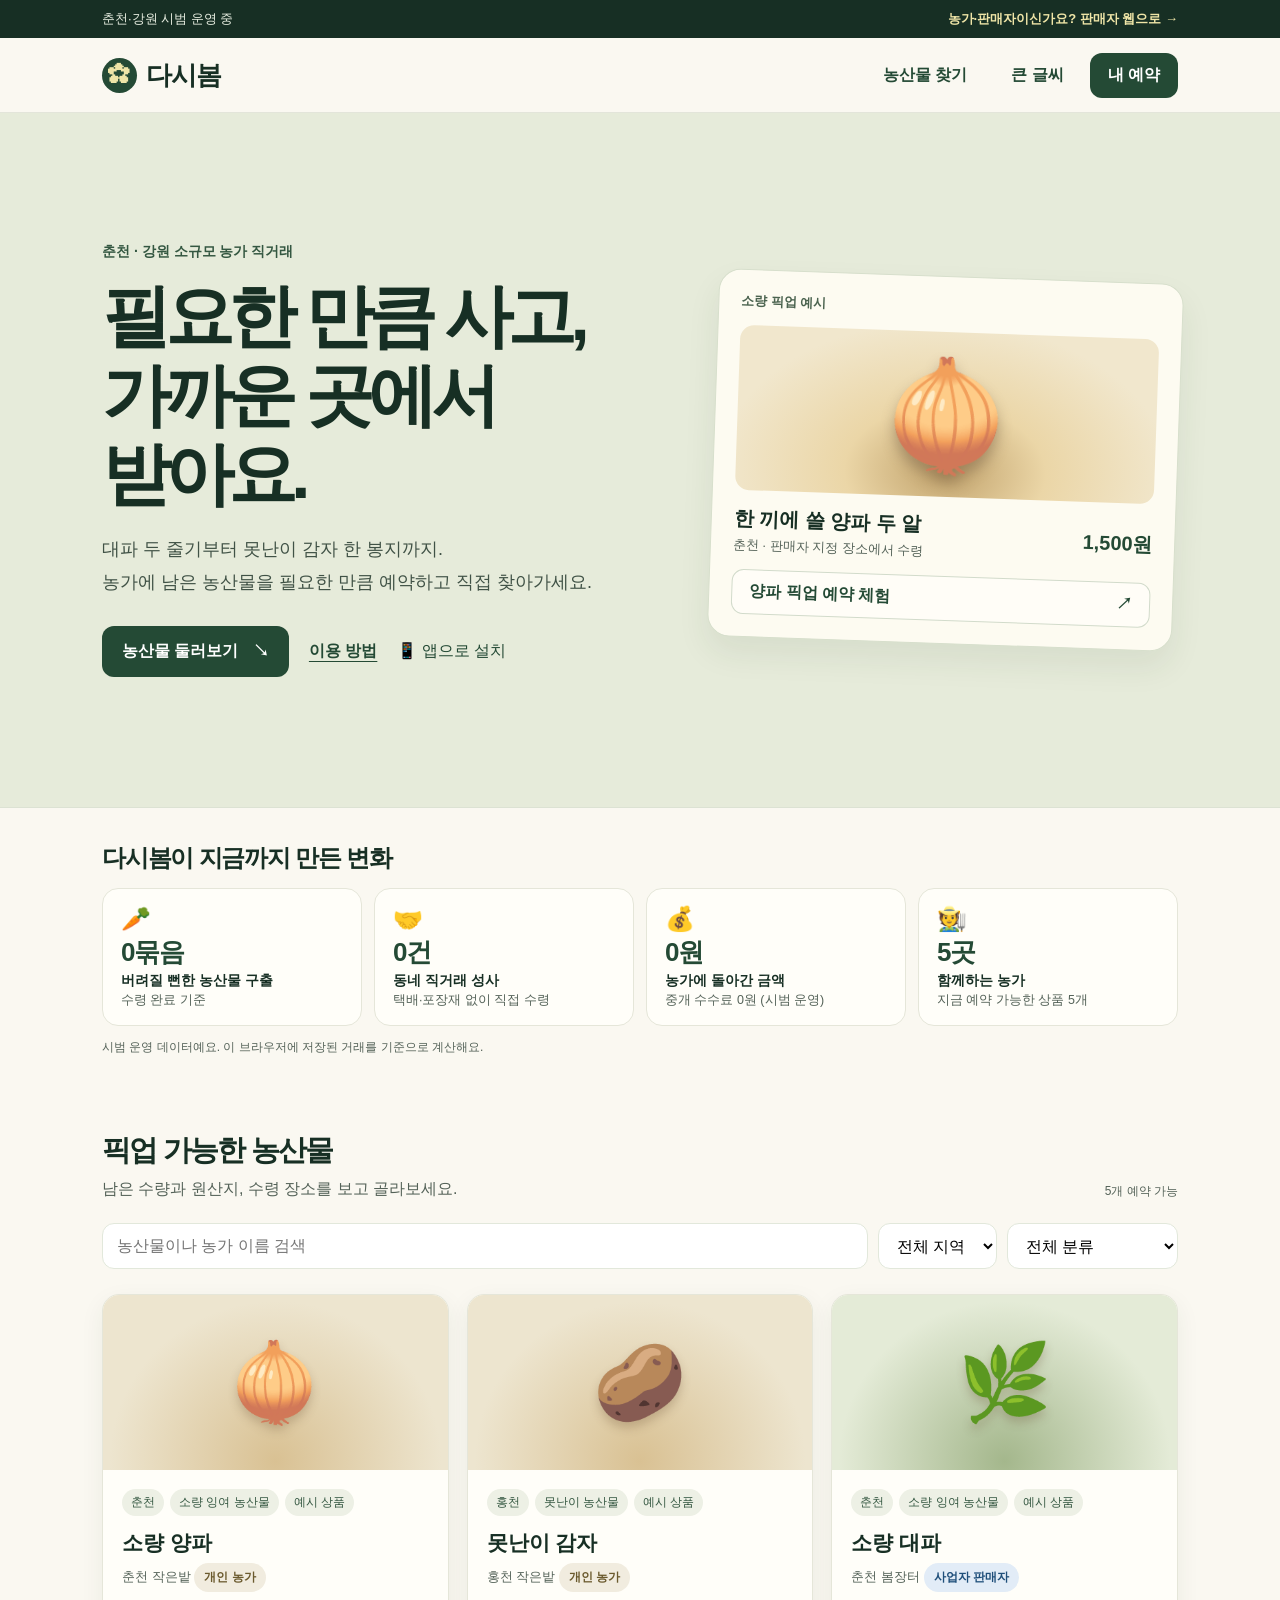
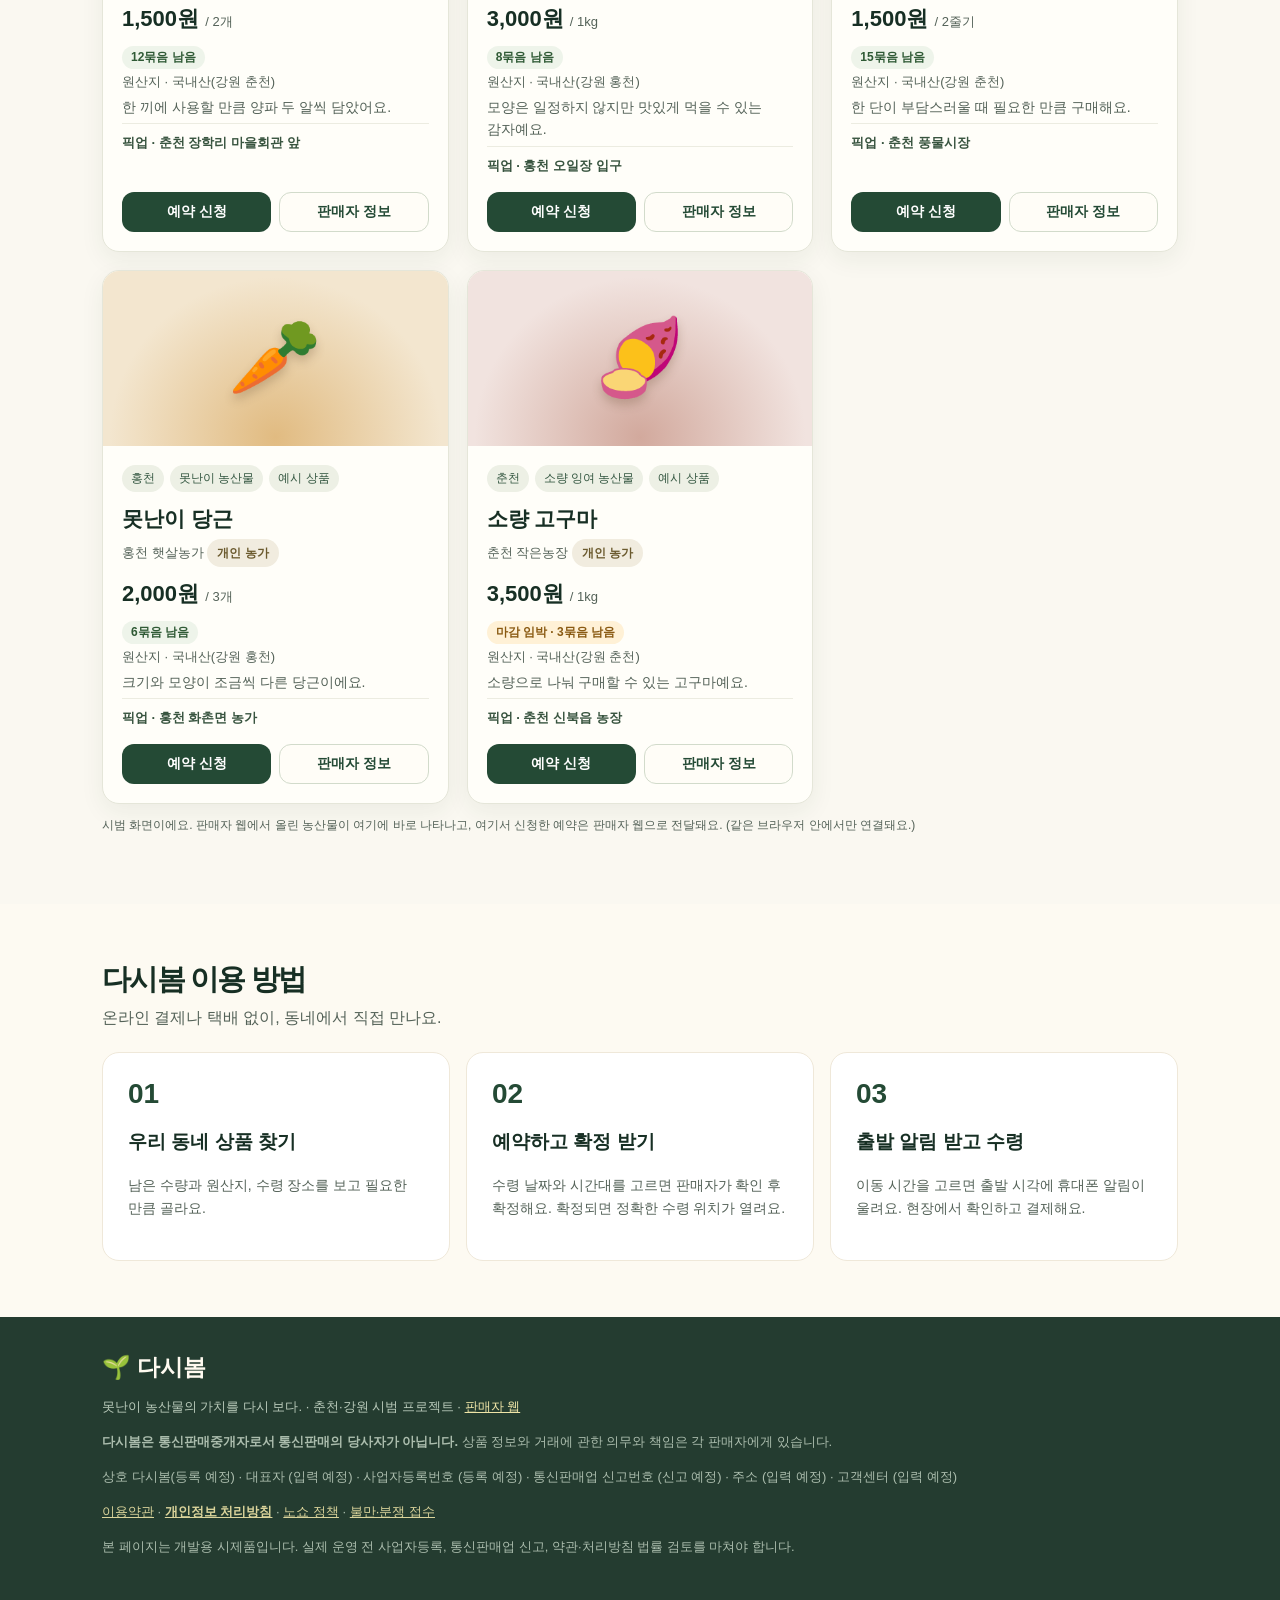
==== commit 479c50bf: "시연 화면, 상품 사진, 웹앱 설치, 성과 지표, README 정리 - demo.html: 소비자·판매자 화면 나란히 보기, 시연 데이터 채우기·초기화 - 판매자 상품 사진 올리기" ====
--- a/index.html
+++ b/index.html
@@ -5,6 +5,14 @@
     <meta name="viewport" content="width=device-width,initial-scale=1">
     <title>다시봄 | 가까운 농산물을 필요한 만큼</title>
     <link rel="stylesheet" href="assets/style.css">
+    <link rel="manifest" href="manifest.webmanifest">
+    <meta name="theme-color" content="#244a35">
+    <link rel="icon" href="assets/icons/icon-192.png">
+    <link rel="apple-touch-icon" href="assets/icons/icon-apple-180.png">
+    <meta name="apple-mobile-web-app-capable" content="yes">
+    <meta name="mobile-web-app-capable" content="yes">
+    <meta name="apple-mobile-web-app-title" content="다시봄">
+    <meta name="description" content="춘천·강원 소규모 농가의 못난이·잉여 농산물을 필요한 만큼 예약하고 가까운 곳에서 직접 받는 직거래 서비스">
   </head>
   <body>
     <div class="portal-bar">
@@ -33,6 +41,7 @@
             <div class="hero-actions">
               <a class="btn hero-button" href="#market">농산물 둘러보기 <span aria-hidden="true">↘</span></a>
               <a class="hero-link" href="#how">이용 방법</a>
+              <button class="hero-link install-link" type="button" id="installBtn">📱 앱으로 설치</button>
             </div>
           </div>
           <div class="hero-card">
@@ -48,6 +57,14 @@
           </div>
         </div>
       </div>
+
+      <section class="impact" aria-labelledby="impactTitle">
+        <div class="wrap">
+          <h2 id="impactTitle">다시봄이 지금까지 만든 변화</h2>
+          <div class="impact-grid" id="impactGrid"></div>
+          <p class="fine" id="impactNote"></p>
+        </div>
+      </section>
 
       <section id="market">
         <div class="wrap">
@@ -207,7 +224,7 @@
           const s = Store.seller(p.seller);
           return `
           <article class="product${highlight.has(p.id) ? ' is-new' : ''}${out ? ' is-soldout' : ''}">
-            <div class="cover" data-product="${esc(p.name)}" aria-hidden="true">${p.emoji || '🥬'}</div>
+            ${p.photo ? `<div class="cover photo" role="img" aria-label="${esc(p.name)} 사진" style="background-image:url('${esc(p.photo)}')"></div>` : `<div class="cover" data-product="${esc(p.name)}" aria-hidden="true">${p.emoji || '🥬'}</div>`}
             <div class="detail">
               <div class="tags">
                 <span class="tag">${esc(p.region)}</span>
@@ -230,6 +247,20 @@
           </article>`;
         }).join('') : '<div class="empty">조건에 맞는 농산물이 아직 없어요.</div>';
         renderMineCount();
+        renderImpact();
+      }
+
+      function renderImpact() {
+        const m = Store.impact();
+        const items = [
+          ['🥕', `${m.rescuedBundles}묶음`, '버려질 뻔한 농산물 구출', m.uglyBundles ? `그중 못난이 ${m.uglyBundles}묶음` : '수령 완료 기준'],
+          ['🤝', `${m.deals}건`, '동네 직거래 성사', '택배·포장재 없이 직접 수령'],
+          ['💰', money(m.amount), '농가에 돌아간 금액', '중개 수수료 0원 (시범 운영)'],
+          ['🧑‍🌾', `${m.farms}곳`, '함께하는 농가', `지금 예약 가능한 상품 ${m.onSale}개`]
+        ];
+        document.getElementById('impactGrid').innerHTML = items.map(([ic, n, label, sub]) => `
+          <div class="impact-item"><span class="ic" aria-hidden="true">${ic}</span><strong>${esc(n)}</strong><b>${esc(label)}</b><small>${esc(sub)}</small></div>`).join('');
+        document.getElementById('impactNote').textContent = '시범 운영 데이터예요. 이 브라우저에 저장된 거래를 기준으로 계산해요.';
       }
 
       function sellerBox(p) {
@@ -412,7 +443,7 @@
           }
           return `
           <article class="r-card">
-            <div class="r-emoji" aria-hidden="true">${r.emoji || '🥬'}</div>
+            ${UI.thumb(Store.product(r.productId) || { emoji: r.emoji })}
             <div>
               <h3>${esc(r.product)} · ${esc(r.quantity)}묶음</h3>
               <div class="meta">
@@ -461,6 +492,7 @@
       });
 
       UI.initBigText('bigTextBtn');
+      UI.initInstall('installBtn');
       Store.myReservations().forEach(r => (seenStatus[r.id] = r.status));
       render();
     </script>
--- a/assets/style.css
+++ b/assets/style.css
@@ -1348,3 +1348,77 @@
     margin-top:6px
   }
 }
+
+/* 상품 사진 */
+.product .cover.photo,#market .cover.photo {
+  background-size:cover;
+  background-position:center;
+  background-color:#edf3e8;
+  font-size:0
+}
+
+/* 성과 지표 */
+.impact {
+  padding:34px 0 6px
+}
+.impact h2 {
+  font-size:24px;
+  letter-spacing:-.05em;
+  margin:0 0 14px
+}
+.impact-grid {
+  display:grid;
+  grid-template-columns:repeat(4,1fr);
+  gap:12px;
+  margin-bottom:6px
+}
+.impact-item {
+  background:#fffef9;
+  border:1px solid #e5e6d9;
+  border-radius:16px;
+  padding:16px 18px;
+  display:flex;
+  flex-direction:column;
+  gap:2px
+}
+.impact-item .ic {
+  font-size:24px
+}
+.impact-item strong {
+  font-size:26px;
+  letter-spacing:-.04em;
+  color:#244a35
+}
+.impact-item b {
+  font-size:14px
+}
+.impact-item small {
+  font-size:12.5px;
+  color:var(--muted)
+}
+.install-link {
+  background:none;
+  border:0;
+  padding:0;
+  font:inherit;
+  cursor:pointer
+}
+@media(max-width:760px) {
+  .impact-grid {
+    grid-template-columns:repeat(2,1fr)
+  }
+  .impact-item strong {
+    font-size:21px
+  }
+}
+/* 내용을 채운 줄에서는 회색 예시 글자를 숨겨 실제 값과 헷갈리지 않게 */
+table.bulk tr:has(input[data-k=name]:not(:placeholder-shown)) input::placeholder,
+table.bulk tr.bad input::placeholder {
+  color:transparent
+}
+/* 휴대폰에서는 판매자 머리글이 화면을 가리지 않게 함께 스크롤 */
+@media(max-width:760px) {
+  body.seller-app header {
+    position:static
+  }
+}
